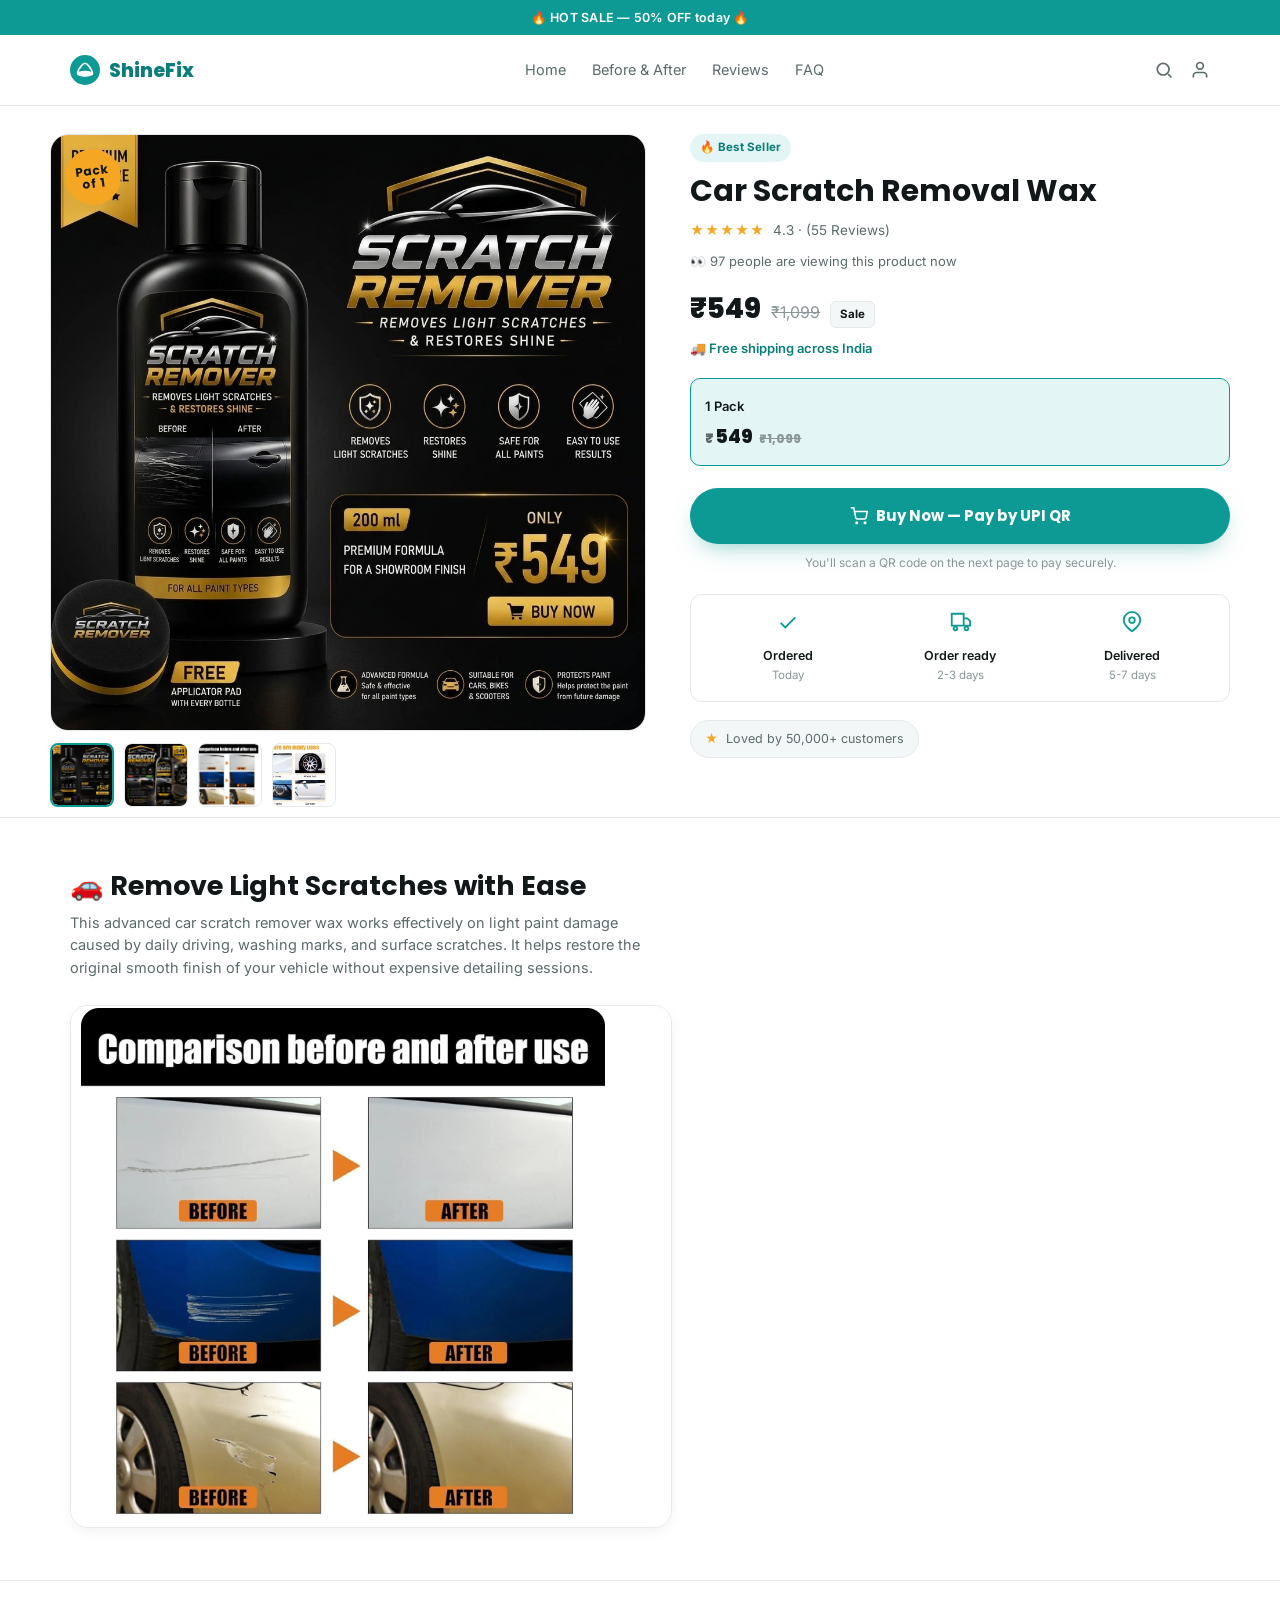
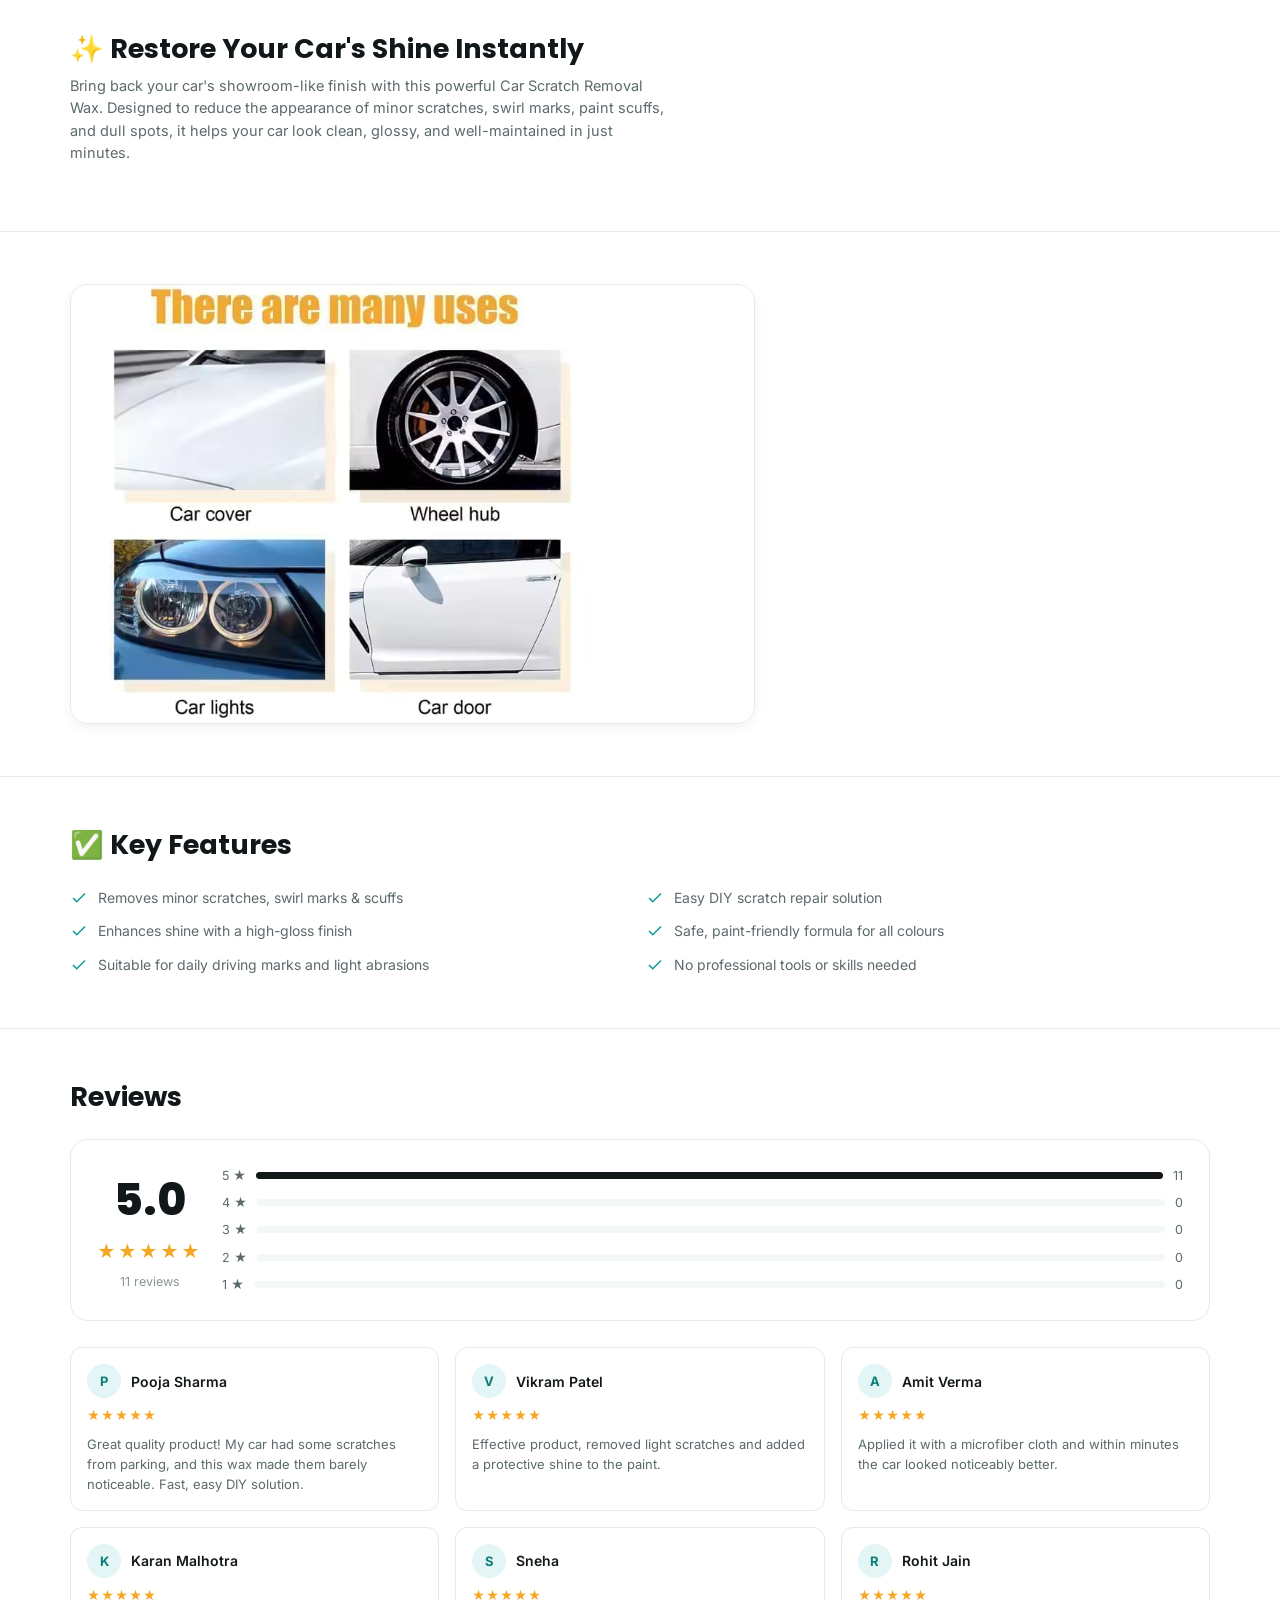
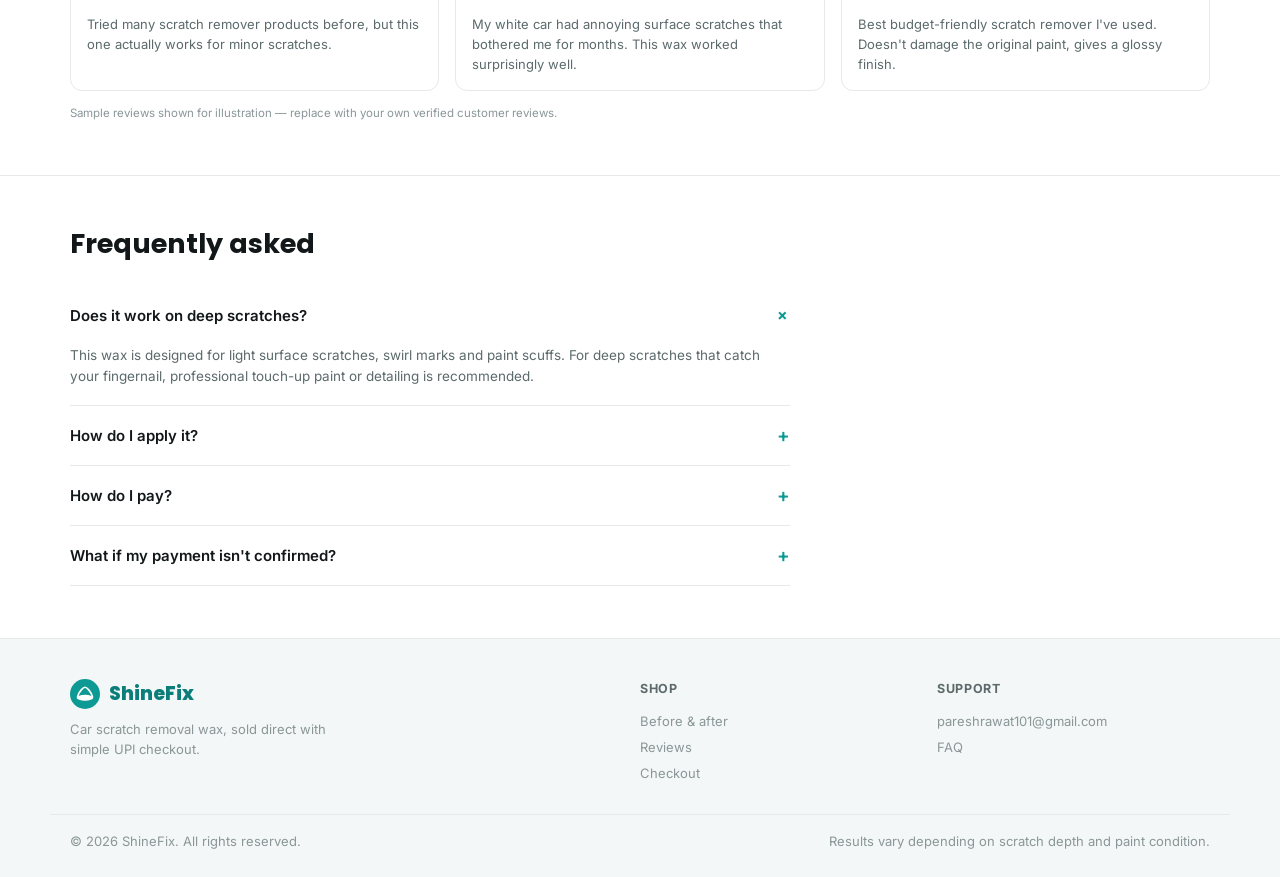
==== index.html @ 1ca77391 "Add files via upload" ====
<!DOCTYPE html>
<html lang="en">
<head>
<meta charset="UTF-8" />
<meta name="viewport" content="width=device-width, initial-scale=1.0" />
<title>ShineFix — Car Scratch Removal Wax</title>
<meta name="description" content="Car Scratch Removal Wax — restore your car's shine and reduce light scratches, swirl marks and paint scuffs in minutes." />
<link rel="stylesheet" href="style.css" />
</head>
<body>

<div class="topbar">&#128293; HOT SALE &mdash; 50% OFF today &#128293;</div>

<header class="nav">
  <div class="wrap nav-main">
    <a href="index.html" class="brand">
      <svg viewBox="0 0 40 40" fill="none" xmlns="http://www.w3.org/2000/svg">
        <circle cx="20" cy="20" r="20" fill="#0E9A94"/>
        <path d="M10 24c2-8 8-13 10-13s8 5 10 13" stroke="#fff" stroke-width="2.2" stroke-linecap="round" fill="none"/>
        <ellipse cx="20" cy="25" rx="11" ry="4" fill="#fff"/>
      </svg>
      ShineFix
    </a>
    <div class="nav-links">
      <a href="index.html">Home</a>
      <a href="#compare">Before &amp; After</a>
      <a href="#reviews">Reviews</a>
      <a href="#faq">FAQ</a>
    </div>
    <div class="nav-icons" style="align-items:center;">
      <svg viewBox="0 0 24 24" fill="none" stroke="currentColor" stroke-width="2"><circle cx="11" cy="11" r="7"/><path d="M21 21l-4-4"/></svg>
      <svg viewBox="0 0 24 24" fill="none" stroke="currentColor" stroke-width="2"><path d="M20 21v-2a4 4 0 00-4-4H8a4 4 0 00-4 4v2"/><circle cx="12" cy="7" r="4"/></svg>
      <button class="nav-toggle" aria-label="Open menu">
        <svg viewBox="0 0 24 24" fill="none" stroke="currentColor" stroke-width="2"><path d="M3 6h18M3 12h18M3 18h18"/></svg>
      </button>
    </div>
  </div>
  <div class="mobile-menu">
    <a href="index.html">Home</a>
    <a href="#compare">Before &amp; After</a>
    <a href="#reviews">Reviews</a>
    <a href="#faq">FAQ</a>
  </div>
</header>

<div class="wrap product">
  <div>
    <div class="gallery-main">
      <div class="pack-tag">Pack<br/>of 1</div>
      <img id="galleryImg" src="main_product.png" alt="Car Scratch Remover" style="width: 100%; height: 100%; object-fit: cover;" />
    </div>
    <div class="thumbs">
      <div class="active" data-src="main_product.png"><img src="main_product.png" alt="Thumbnail 1" style="width: 100%; height: 100%; object-fit: cover; border-radius: 6px;" /></div>
      <div data-src="car_scratch_product.png"><img src="car_scratch_product.png" alt="Thumbnail 2" style="width: 100%; height: 100%; object-fit: cover; border-radius: 6px;" /></div>
      <div data-src="before_after_car.png"><img src="before_after_car.png" alt="Thumbnail 3" style="width: 100%; height: 100%; object-fit: cover; border-radius: 6px;" /></div>
      <div data-src="car_cover.png"><img src="car_cover.png" alt="Thumbnail 4" style="width: 100%; height: 100%; object-fit: cover; border-radius: 6px;" /></div>
    </div>
  </div>

  <div>
    <div class="badge-row"><span class="badge">&#128293; Best Seller</span></div>
    <h1 class="p-title">Car Scratch Removal Wax</h1>
    <div class="p-rating">
      <span class="stars">&#9733;&#9733;&#9733;&#9733;&#9733;</span> 4.3 &middot; (55 Reviews)
    </div>
    <div class="watching">&#128064; 97 people are viewing this product now</div>

    <div class="price-row">
      <span class="price-now">&#8377;549</span>
      <span class="price-was">&#8377;1,099</span>
      <span class="price-sale">Sale</span>
    </div>
    <div class="ship-note">&#128666; Free shipping across India</div>

    <div class="pack-grid" style="grid-template-columns: 1fr;">
      <div class="pack selected" data-amount="549">
        <span class="name">1 Pack</span>
        <div class="amt">549<span class="was">&#8377;1,099</span></div>
      </div>
    </div>

    <div class="cta-row">
      <a href="checkout.html?amount=549" id="mainCta" class="btn btn-primary btn-block">
        <svg width="18" height="18" viewBox="0 0 24 24" fill="none" stroke="currentColor" stroke-width="2"><circle cx="9" cy="21" r="1"/><circle cx="20" cy="21" r="1"/><path d="M1 1h4l2.68 13.39a2 2 0 002 1.61h9.72a2 2 0 002-1.61L23 6H6"/></svg>
        Buy Now &mdash; Pay by UPI QR
      </a>
      <p class="cta-note">You'll scan a QR code on the next page to pay securely.</p>
    </div>

    <div class="timeline">
      <div>
        <svg viewBox="0 0 24 24" fill="none" stroke="currentColor" stroke-width="2"><path d="M20 7L9 18l-5-5"/></svg>
        <div class="lbl">Ordered</div>
        <div class="val">Today</div>
      </div>
      <div>
        <svg viewBox="0 0 24 24" fill="none" stroke="currentColor" stroke-width="2"><path d="M3 3h13v13H3zM16 8h4l3 3v5h-7z"/><circle cx="7" cy="19" r="2"/><circle cx="19" cy="19" r="2"/></svg>
        <div class="lbl">Order ready</div>
        <div class="val">2-3 days</div>
      </div>
      <div>
        <svg viewBox="0 0 24 24" fill="none" stroke="currentColor" stroke-width="2"><path d="M21 10c0 6-9 12-9 12S3 16 3 10a9 9 0 0118 0z"/><circle cx="12" cy="10" r="3"/></svg>
        <div class="lbl">Delivered</div>
        <div class="val">5-7 days</div>
      </div>
    </div>

    <div class="loved"><span class="star">&#9733;</span> Loved by 50,000+ customers</div>
  </div>
</div>

<section class="section" id="compare">
  <div class="wrap">
    <div class="section-head">
      <h2>&#128663; Remove Light Scratches with Ease</h2>
      <p>This advanced car scratch remover wax works effectively on light paint damage caused by daily driving, washing marks, and surface scratches. It helps restore the original smooth finish of your vehicle without expensive detailing sessions.</p>
    </div>
    <div style="text-align:center; margin-top:20px;">
      <img src="before_after_car.png" alt="Comparison before and after use" style="max-width:100%; height:auto; border-radius:var(--radius-lg); border:1px solid var(--border); box-shadow: 0 4px 12px rgba(0,0,0,0.05);" />
    </div>
  </div>
</section>

<section class="section">
  <div class="wrap" style="display:grid;grid-template-columns:1fr;gap:32px;">
    <div style="display:grid;grid-template-columns:1fr;gap:28px;" >
      <div style="display:grid;grid-template-columns:1fr;gap:24px;align-items:center;" class="restore-block">
        <div>
          <div class="section-head" style="margin-bottom:14px;">
            <h2>&#10024; Restore Your Car's Shine Instantly</h2>
            <p>Bring back your car's showroom-like finish with this powerful Car Scratch Removal Wax. Designed to reduce the appearance of minor scratches, swirl marks, paint scuffs, and dull spots, it helps your car look clean, glossy, and well-maintained in just minutes.</p>
          </div>
        </div>
      </div>
    </div>
  </div>
</section>

<section class="section">
  <div class="wrap">
    <div style="text-align:center;">
      <img src="car_cover.png" alt="Many uses of ShineFix" style="max-width:100%; height:auto; border-radius:var(--radius-lg); border:1px solid var(--border); box-shadow: 0 4px 12px rgba(0,0,0,0.05);" />
    </div>
  </div>
</section>

<section class="section">
  <div class="wrap">
    <div class="section-head"><h2>&#9989; Key Features</h2></div>
    <div class="feat-list">
      <div class="feat-item"><svg viewBox="0 0 24 24" fill="none" stroke="currentColor" stroke-width="2"><path d="M20 6L9 17l-5-5"/></svg>Removes minor scratches, swirl marks &amp; scuffs</div>
      <div class="feat-item"><svg viewBox="0 0 24 24" fill="none" stroke="currentColor" stroke-width="2"><path d="M20 6L9 17l-5-5"/></svg>Easy DIY scratch repair solution</div>
      <div class="feat-item"><svg viewBox="0 0 24 24" fill="none" stroke="currentColor" stroke-width="2"><path d="M20 6L9 17l-5-5"/></svg>Enhances shine with a high-gloss finish</div>
      <div class="feat-item"><svg viewBox="0 0 24 24" fill="none" stroke="currentColor" stroke-width="2"><path d="M20 6L9 17l-5-5"/></svg>Safe, paint-friendly formula for all colours</div>
      <div class="feat-item"><svg viewBox="0 0 24 24" fill="none" stroke="currentColor" stroke-width="2"><path d="M20 6L9 17l-5-5"/></svg>Suitable for daily driving marks and light abrasions</div>
      <div class="feat-item"><svg viewBox="0 0 24 24" fill="none" stroke="currentColor" stroke-width="2"><path d="M20 6L9 17l-5-5"/></svg>No professional tools or skills needed</div>
    </div>
  </div>
</section>

<section class="section" id="reviews">
  <div class="wrap">
    <div class="section-head"><h2>Reviews</h2></div>

    <div class="review-summary">
      <div class="rs-score">
        <div class="num">5.0</div>
        <div class="stars">&#9733;&#9733;&#9733;&#9733;&#9733;</div>
        <div class="count">11 reviews</div>
      </div>
      <div class="rs-bars">
        <div class="rs-bar-row">5 &#9733;<div class="track"><div class="fill" style="width:100%;"></div></div>11</div>
        <div class="rs-bar-row">4 &#9733;<div class="track"><div class="fill" style="width:0%;"></div></div>0</div>
        <div class="rs-bar-row">3 &#9733;<div class="track"><div class="fill" style="width:0%;"></div></div>0</div>
        <div class="rs-bar-row">2 &#9733;<div class="track"><div class="fill" style="width:0%;"></div></div>0</div>
        <div class="rs-bar-row">1 &#9733;<div class="track"><div class="fill" style="width:0%;"></div></div>0</div>
      </div>
    </div>

    <div class="review-grid">
      <div class="review-card">
        <div class="review-who"><span class="avatar">P</span><b>Pooja Sharma</b></div>
        <div class="stars">&#9733;&#9733;&#9733;&#9733;&#9733;</div>
        <p>Great quality product! My car had some scratches from parking, and this wax made them barely noticeable. Fast, easy DIY solution.</p>
      </div>
      <div class="review-card">
        <div class="review-who"><span class="avatar">V</span><b>Vikram Patel</b></div>
        <div class="stars">&#9733;&#9733;&#9733;&#9733;&#9733;</div>
        <p>Effective product, removed light scratches and added a protective shine to the paint.</p>
      </div>
      <div class="review-card">
        <div class="review-who"><span class="avatar">A</span><b>Amit Verma</b></div>
        <div class="stars">&#9733;&#9733;&#9733;&#9733;&#9733;</div>
        <p>Applied it with a microfiber cloth and within minutes the car looked noticeably better.</p>
      </div>
      <div class="review-card">
        <div class="review-who"><span class="avatar">K</span><b>Karan Malhotra</b></div>
        <div class="stars">&#9733;&#9733;&#9733;&#9733;&#9733;</div>
        <p>Tried many scratch remover products before, but this one actually works for minor scratches.</p>
      </div>
      <div class="review-card">
        <div class="review-who"><span class="avatar">S</span><b>Sneha</b></div>
        <div class="stars">&#9733;&#9733;&#9733;&#9733;&#9733;</div>
        <p>My white car had annoying surface scratches that bothered me for months. This wax worked surprisingly well.</p>
      </div>
      <div class="review-card">
        <div class="review-who"><span class="avatar">R</span><b>Rohit Jain</b></div>
        <div class="stars">&#9733;&#9733;&#9733;&#9733;&#9733;</div>
        <p>Best budget-friendly scratch remover I've used. Doesn't damage the original paint, gives a glossy finish.</p>
      </div>
    </div>
    <p style="margin-top:14px;font-size:11.5px;color:var(--text-faint);">Sample reviews shown for illustration &mdash; replace with your own verified customer reviews.</p>
  </div>
</section>

<section class="section" id="faq">
  <div class="wrap">
    <div class="section-head"><h2>Frequently asked</h2></div>
    <div style="max-width:720px;">
      <div class="faq-item open">
        <button class="faq-q">Does it work on deep scratches?<span class="plus">+</span></button>
        <div class="faq-a">This wax is designed for light surface scratches, swirl marks and paint scuffs. For deep scratches that catch your fingernail, professional touch-up paint or detailing is recommended.</div>
      </div>
      <div class="faq-item">
        <button class="faq-q">How do I apply it?<span class="plus">+</span></button>
        <div class="faq-a">Clean and dry the affected area, apply a small amount with the included sponge or a microfiber cloth, rub gently in circular motions, then buff clean with a dry cloth.</div>
      </div>
      <div class="faq-item">
        <button class="faq-q">How do I pay?<span class="plus">+</span></button>
        <div class="faq-a">Choose your pack, go to checkout, scan the UPI QR code for the exact amount shown, then submit your details along with the UTR number from your payment app.</div>
      </div>
      <div class="faq-item">
        <button class="faq-q">What if my payment isn't confirmed?<span class="plus">+</span></button>
        <div class="faq-a">Email pareshrawat101@gmail.com with your UTR number and order details and we'll verify and update you within 24 hours.</div>
      </div>
    </div>
  </div>
</section>

<footer>
  <div class="wrap footer-grid">
    <div>
      <div class="brand" style="margin-bottom:10px;">
        <svg viewBox="0 0 40 40" fill="none" width="26" height="26"><circle cx="20" cy="20" r="20" fill="#0E9A94"/><path d="M10 24c2-8 8-13 10-13s8 5 10 13" stroke="#fff" stroke-width="2.2" stroke-linecap="round" fill="none"/><ellipse cx="20" cy="25" rx="11" ry="4" fill="#fff"/></svg>
        ShineFix
      </div>
      <p style="max-width:280px;">Car scratch removal wax, sold direct with simple UPI checkout.</p>
    </div>
    <div>
      <h5>Shop</h5>
      <a href="#compare">Before &amp; after</a>
      <a href="#reviews">Reviews</a>
      <a href="checkout.html">Checkout</a>
    </div>
    <div>
      <h5>Support</h5>
      <a href="mailto:pareshrawat101@gmail.com">pareshrawat101@gmail.com</a>
      <a href="#faq">FAQ</a>
    </div>
  </div>
  <div class="wrap footer-bottom">
    <span>&copy; 2026 ShineFix. All rights reserved.</span>
    <span>Results vary depending on scratch depth and paint condition.</span>
  </div>
</footer>

<script src="script.js"></script>
</body>
</html>
---- style.css ----
@import url('https://fonts.googleapis.com/css2?family=Poppins:wght@500;600;700;800&family=Inter:wght@400;500;600&family=JetBrains+Mono:wght@500&display=swap');

:root{
  --bg:#FFFFFF;
  --bg-soft:#F4F7F7;
  --panel:#FFFFFF;
  --border:#E5E9E9;
  --border-strong:#D2D9D9;
  --text:#12181A;
  --text-dim:#5C6A6C;
  --text-faint:#8A9698;
  --teal:#0E9A94;
  --teal-deep:#0B7E79;
  --teal-dim:#E3F5F4;
  --gold:#F5A623;
  --red:#E0402E;
  --font-display:'Poppins',sans-serif;
  --font-body:'Inter',sans-serif;
  --font-mono:'JetBrains Mono',monospace;
  --radius:12px;
  --radius-lg:18px;
  --max:1180px;
}
*{box-sizing:border-box;margin:0;padding:0;}
html{scroll-behavior:smooth;}
body{background:var(--bg);color:var(--text);font-family:var(--font-body);line-height:1.55;-webkit-font-smoothing:antialiased;}
img{max-width:100%;display:block;}
a{color:inherit;text-decoration:none;}
.wrap{max-width:var(--max);margin:0 auto;padding:0 20px;}
h1,h2,h3,h4{font-family:var(--font-display);font-weight:700;line-height:1.18;}

.topbar{background:var(--teal);color:#fff;font-size:12.5px;text-align:center;padding:8px 12px;font-weight:600;letter-spacing:.02em;}

.nav{position:sticky;top:0;z-index:50;background:var(--panel);border-bottom:1px solid var(--border);}
.nav-main{display:flex;align-items:center;justify-content:space-between;height:70px;gap:16px;}
.brand{display:flex;align-items:center;gap:9px;font-family:var(--font-display);font-weight:800;font-size:19px;color:var(--teal-deep);}
.brand svg{width:30px;height:30px;flex-shrink:0;}
.nav-links{display:none;gap:26px;font-size:14.5px;color:var(--text-dim);}
.nav-links a:hover{color:var(--teal);}
.nav-icons{display:flex;align-items:center;gap:16px;}
.nav-icons svg{width:20px;height:20px;color:var(--text-dim);}
.nav-toggle{background:none;border:1px solid var(--border-strong);border-radius:8px;width:38px;height:38px;display:flex;align-items:center;justify-content:center;cursor:pointer;}
@media (min-width:820px){
  .nav-links{display:flex;}
  .nav-toggle{display:none;}
}
.mobile-menu{display:none;flex-direction:column;background:var(--panel);border-bottom:1px solid var(--border);}
.mobile-menu.open{display:flex;}
.mobile-menu a{padding:13px 20px;border-bottom:1px solid var(--border);color:var(--text-dim);font-size:14.5px;}

/* product layout */
.product{padding:28px 0 10px;display:grid;grid-template-columns:1fr;gap:32px;}
@media (min-width:900px){.product{grid-template-columns:1.05fr 0.95fr;gap:44px;}}

.gallery-main{border-radius:var(--radius-lg);overflow:hidden;background:var(--bg-soft);border:1px solid var(--border);aspect-ratio:1/1;display:flex;align-items:center;justify-content:center;position:relative;}
.gallery-main svg{width:82%;height:82%;}
.pack-tag{position:absolute;top:14px;left:14px;background:var(--gold);color:#12181A;font-family:var(--font-display);font-weight:700;font-size:12px;padding:8px 10px;border-radius:50%;width:56px;height:56px;display:flex;flex-direction:column;align-items:center;justify-content:center;text-align:center;line-height:1.1;transform:rotate(-8deg);}
.thumbs{display:flex;gap:10px;margin-top:12px;overflow-x:auto;}
.thumbs div{flex-shrink:0;width:64px;height:64px;border-radius:8px;border:1px solid var(--border);background:var(--bg-soft);display:flex;align-items:center;justify-content:center;cursor:pointer;overflow:hidden;transition:border-color .15s ease;}
.thumbs div:hover, .thumbs div.active{border-color:var(--teal);border-width:2px;}
.thumbs svg{width:70%;height:70%;}

.badge-row{display:flex;gap:8px;margin-bottom:12px;}
.badge{background:var(--teal-dim);color:var(--teal-deep);font-size:11.5px;font-weight:700;padding:5px 10px;border-radius:100px;letter-spacing:.02em;}
.p-title{font-size:clamp(22px,3.4vw,30px);}
.p-rating{display:flex;align-items:center;gap:8px;margin-top:10px;font-size:13.5px;color:var(--text-dim);}
.p-rating .stars{color:var(--gold);letter-spacing:1px;}
.watching{margin-top:10px;font-size:13px;color:var(--text-dim);display:flex;align-items:center;gap:6px;}
.price-row{display:flex;align-items:baseline;gap:10px;margin-top:16px;}
.price-now{font-family:var(--font-display);font-size:28px;font-weight:800;}
.price-was{font-size:16px;color:var(--text-faint);text-decoration:line-through;}
.price-sale{background:var(--bg-soft);border:1px solid var(--border);font-size:11.5px;font-weight:700;padding:4px 9px;border-radius:6px;}
.ship-note{margin-top:8px;font-size:13px;color:var(--teal-deep);font-weight:600;}

.pack-grid{display:grid;grid-template-columns:1fr 1fr;gap:12px;margin-top:20px;}
.pack{border:1.5px solid var(--border);border-radius:10px;padding:14px;cursor:pointer;transition:border-color .15s ease,background .15s ease;position:relative;}
.pack:hover{border-color:var(--teal);}
.pack.selected{border-color:var(--teal);background:var(--teal-dim);}
.pack .tag{position:absolute;top:-10px;right:10px;background:var(--teal);color:#fff;font-size:9.5px;font-weight:700;padding:3px 8px;border-radius:100px;letter-spacing:.03em;}
.pack .name{font-size:13px;font-weight:600;}
.pack .amt{font-family:var(--font-display);font-size:19px;font-weight:800;margin-top:4px;}
.pack .amt::before{content:"\20B9";font-size:13px;opacity:.65;margin-right:1px;}
.pack .was{font-size:11.5px;color:var(--text-faint);text-decoration:line-through;margin-left:6px;}

.btn{display:inline-flex;align-items:center;justify-content:center;gap:8px;font-family:var(--font-display);font-weight:700;font-size:15px;padding:15px 24px;border-radius:100px;border:1px solid transparent;cursor:pointer;transition:transform .15s ease,box-shadow .15s ease,background .15s ease;}
.btn:active{transform:scale(.97);}
.btn-primary{background:var(--teal);color:#fff;box-shadow:0 10px 24px -10px rgba(14,154,148,.55);}
.btn-primary:hover{background:var(--teal-deep);}
.btn-dark{background:var(--text);color:#fff;border-radius:10px;}
.btn-dark:hover{background:#000;}
.btn-outline{background:transparent;border-color:var(--border-strong);color:var(--text);border-radius:10px;}
.btn-block{width:100%;}

.cta-row{margin-top:22px;}
.cta-note{margin-top:10px;font-size:12px;color:var(--text-faint);text-align:center;}

.timeline{display:grid;grid-template-columns:repeat(3,1fr);gap:10px;margin-top:22px;border:1px solid var(--border);border-radius:var(--radius);padding:16px;}
.timeline div{text-align:center;}
.timeline svg{width:22px;height:22px;color:var(--teal);margin:0 auto 6px;}
.timeline .lbl{font-size:12.5px;font-weight:600;}
.timeline .val{font-size:11.5px;color:var(--text-faint);margin-top:2px;}

.loved{margin-top:18px;display:inline-flex;align-items:center;gap:8px;background:var(--bg-soft);border:1px solid var(--border);border-radius:100px;padding:8px 14px;font-size:12.5px;color:var(--text-dim);}
.loved .star{color:var(--gold);}

/* sections */
.section{padding:52px 0;border-top:1px solid var(--border);}
.section-head{max-width:600px;margin-bottom:26px;}
.section-head h2{font-size:clamp(21px,3vw,27px);display:flex;align-items:center;gap:8px;}
.section-head p{color:var(--text-dim);margin-top:10px;font-size:14.5px;}

.compare-strip{background:#12181A;border-radius:10px;padding:14px;text-align:center;color:#fff;font-family:var(--font-display);font-weight:800;font-size:20px;margin-bottom:22px;letter-spacing:.01em;}
.compare-grid{display:flex;flex-direction:column;gap:16px;}
.compare-row{display:grid;grid-template-columns:1fr auto 1fr;gap:12px;align-items:center;}
@media (max-width:560px){.compare-row{grid-template-columns:1fr auto 1fr;gap:6px;}}
.compare-cell{position:relative;border-radius:10px;overflow:hidden;aspect-ratio:4/3;border:1px solid var(--border);}
.compare-cell svg{width:100%;height:100%;}
.compare-cell .tag{position:absolute;bottom:8px;left:50%;transform:translateX(-50%);background:var(--gold);color:#12181A;font-family:var(--font-display);font-weight:800;font-size:11px;padding:4px 12px;border-radius:6px;letter-spacing:.03em;}
.compare-arrow{color:var(--gold);width:22px;height:22px;}

.uses-grid{display:grid;grid-template-columns:repeat(2,1fr);gap:14px;}
@media (min-width:640px){.uses-grid{grid-template-columns:repeat(4,1fr);}}
.use-card{border:1px solid var(--border);border-radius:var(--radius);overflow:hidden;text-align:center;}
.use-card .media{aspect-ratio:1/1;background:var(--bg-soft);display:flex;align-items:center;justify-content:center;padding:16px;}
.use-card .media svg{width:70%;height:70%;}
.use-card span{display:block;padding:10px;font-size:13px;font-weight:600;}

.feat-list{display:grid;grid-template-columns:1fr;gap:12px;}
@media (min-width:700px){.feat-list{grid-template-columns:1fr 1fr;}}
.feat-item{display:flex;gap:10px;align-items:flex-start;font-size:14px;color:var(--text-dim);}
.feat-item svg{width:18px;height:18px;color:var(--teal);flex-shrink:0;margin-top:2px;}

/* reviews */
.review-summary{display:grid;grid-template-columns:1fr;gap:20px;border:1px solid var(--border);border-radius:var(--radius-lg);padding:26px;margin-bottom:26px;}
@media (min-width:760px){.review-summary{grid-template-columns:auto 1fr;}}
.rs-score{text-align:center;}
.rs-score .num{font-family:var(--font-display);font-size:44px;font-weight:800;}
.rs-score .stars{color:var(--gold);font-size:18px;letter-spacing:2px;margin-top:4px;}
.rs-score .count{color:var(--text-faint);font-size:12.5px;margin-top:6px;}
.rs-bars{display:flex;flex-direction:column;gap:8px;justify-content:center;}
.rs-bar-row{display:flex;align-items:center;gap:10px;font-size:12.5px;color:var(--text-dim);}
.rs-bar-row .track{flex:1;height:7px;background:var(--bg-soft);border-radius:100px;overflow:hidden;}
.rs-bar-row .fill{height:100%;background:#12181A;}

.review-grid{display:grid;grid-template-columns:1fr;gap:16px;}
@media (min-width:640px){.review-grid{grid-template-columns:1fr 1fr;}}
@media (min-width:980px){.review-grid{grid-template-columns:1fr 1fr 1fr;}}
.review-card{border:1px solid var(--border);border-radius:var(--radius);padding:16px;}
.review-who{display:flex;align-items:center;gap:10px;}
.avatar{width:34px;height:34px;border-radius:50%;background:var(--teal-dim);color:var(--teal-deep);display:flex;align-items:center;justify-content:center;font-weight:700;font-size:13px;flex-shrink:0;}
.review-who b{font-size:14px;font-weight:600;}
.review-card .stars{color:var(--gold);font-size:12.5px;margin-top:8px;letter-spacing:1px;}
.review-card p{font-size:13px;color:var(--text-dim);margin-top:8px;}

/* faq */
.faq-item{border-bottom:1px solid var(--border);}
.faq-q{width:100%;text-align:left;background:none;border:none;color:var(--text);font-family:var(--font-body);font-size:15px;font-weight:600;padding:18px 0;display:flex;justify-content:space-between;align-items:center;cursor:pointer;}
.faq-q .plus{color:var(--teal);font-size:19px;transition:transform .2s ease;}
.faq-item.open .plus{transform:rotate(45deg);}
.faq-a{max-height:0;overflow:hidden;color:var(--text-dim);font-size:13.5px;transition:max-height .25s ease;}
.faq-item.open .faq-a{max-height:220px;padding-bottom:18px;}

/* footer */
footer{background:var(--bg-soft);border-top:1px solid var(--border);padding:40px 0 26px;color:var(--text-faint);font-size:13px;}
.footer-grid{display:grid;gap:24px;grid-template-columns:1fr;}
@media (min-width:760px){.footer-grid{grid-template-columns:2fr 1fr 1fr;}}
.footer-grid h5{font-family:var(--font-body);color:var(--text-dim);font-size:12.5px;margin-bottom:10px;text-transform:uppercase;letter-spacing:.05em;}
.footer-grid a{display:block;color:var(--text-faint);padding:3px 0;}
.footer-grid a:hover{color:var(--teal);}
.footer-bottom{margin-top:28px;padding-top:16px;border-top:1px solid var(--border);display:flex;flex-wrap:wrap;gap:8px;justify-content:space-between;}

/* ===== checkout page ===== */
.checkout-header{background:var(--panel);border-bottom:1px solid var(--border);padding:16px 0;position:sticky;top:0;z-index:50;}
.checkout-header .wrap{display:flex;align-items:center;justify-content:space-between;}
.back-link{display:inline-flex;align-items:center;gap:6px;color:var(--text-dim);font-size:13.5px;}
.back-link:hover{color:var(--teal);}

.checkout-wrap{max-width:var(--max);margin:0 auto;padding:36px 20px 90px;display:grid;grid-template-columns:1fr;gap:24px;}
@media (min-width:960px){.checkout-wrap{grid-template-columns:1fr 400px;align-items:start;}}

.pay-card{background:var(--panel);border:1px solid var(--border);border-radius:var(--radius-lg);padding:26px;}
.pay-card h2{font-size:21px;}
.qr-box{margin-top:20px;background:var(--bg-soft);border:1px solid var(--border);border-radius:var(--radius);padding:22px;text-align:center;}
.qr-box img{width:180px;height:180px;margin:0 auto;border-radius:8px;background:#fff;padding:8px;border:1px solid var(--border);}
.qr-amount{font-family:var(--font-display);font-size:28px;font-weight:800;margin-top:14px;}
.qr-amount::before{content:"\20B9";font-size:18px;opacity:.65;margin-right:2px;}
.qr-upi{font-family:var(--font-mono);font-size:12.5px;color:var(--text-dim);margin-top:6px;}
.pay-steps{margin-top:22px;display:flex;flex-direction:column;gap:11px;}
.pay-steps li{list-style:none;display:flex;gap:11px;font-size:13.5px;color:var(--text-dim);}
.pay-steps b{color:var(--teal);font-family:var(--font-mono);flex-shrink:0;}
.order-recap{margin-top:22px;border-top:1px solid var(--border);padding-top:18px;display:flex;justify-content:space-between;font-size:13.5px;color:var(--text-dim);}
.order-recap b{color:var(--text);}

.form-card{background:var(--panel);border:1px solid var(--border);border-radius:var(--radius-lg);padding:24px;position:sticky;top:86px;}
.form-card h3{font-size:18px;}
.form-card .sub{color:var(--text-faint);font-size:12.5px;margin-top:5px;}
.field{margin-top:16px;}
.field label{display:block;font-size:12.5px;color:var(--text-dim);margin-bottom:6px;font-weight:500;}
.field input,.field textarea{width:100%;background:var(--bg-soft);border:1px solid var(--border);border-radius:8px;padding:11px 13px;color:var(--text);font-family:var(--font-body);font-size:14px;transition:border-color .15s ease;}
.field input:focus,.field textarea:focus{outline:none;border-color:var(--teal);}
.field textarea{resize:vertical;min-height:64px;}
.field .err{color:var(--red);font-size:11.5px;margin-top:5px;display:none;}
.field.invalid input,.field.invalid textarea{border-color:var(--red);}
.field.invalid .err{display:block;}
.form-submit{margin-top:20px;}
.form-note{margin-top:12px;font-size:11.5px;color:var(--text-faint);text-align:center;}
.status-box{margin-top:16px;border-radius:8px;padding:12px 14px;font-size:13px;display:none;}
.status-box.show{display:block;}
.status-box.success{background:#E7F8F1;color:#0D8E60;border:1px solid #BEEBD8;}
.status-box.error{background:#FDECEA;color:#C6301F;border:1px solid #F6C6C0;}
.spinner{width:15px;height:15px;border:2px solid rgba(255,255,255,.4);border-top-color:#fff;border-radius:50%;animation:spin .7s linear infinite;display:inline-block;}
@keyframes spin{to{transform:rotate(360deg);}}
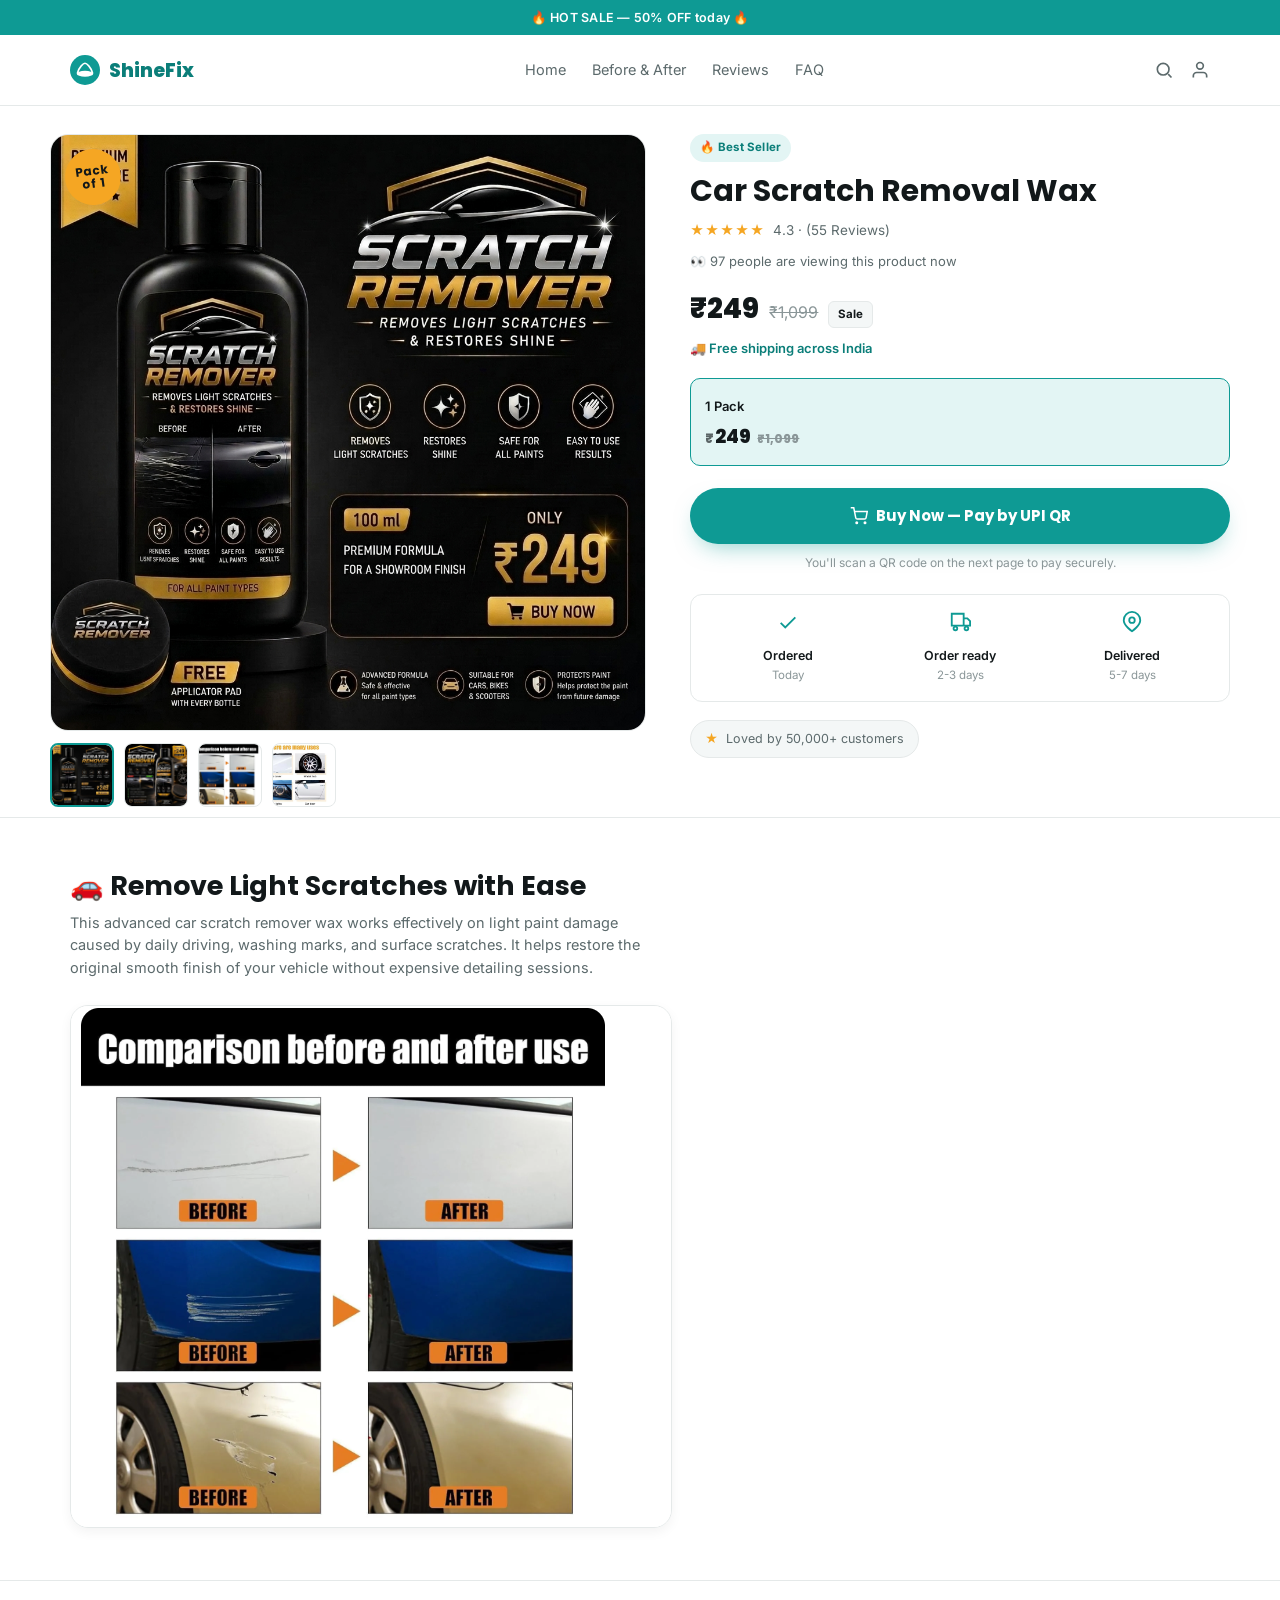
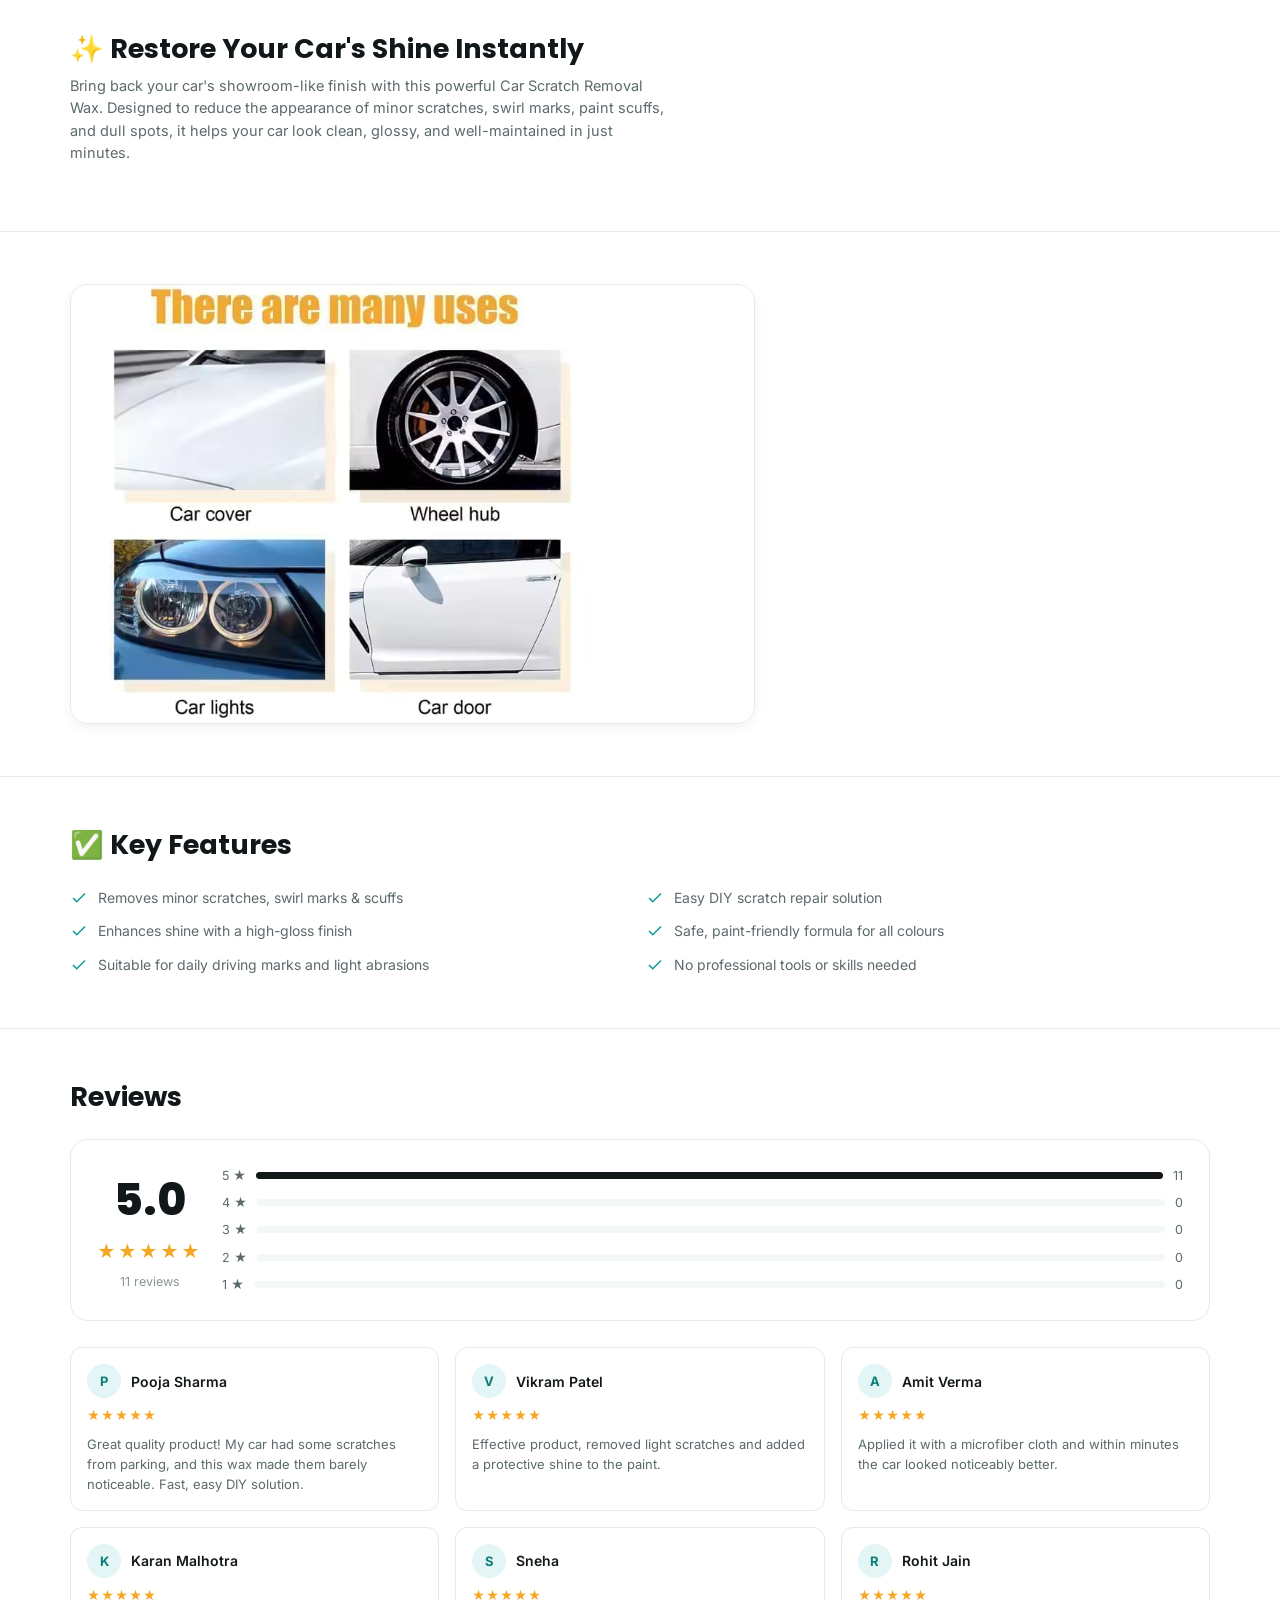
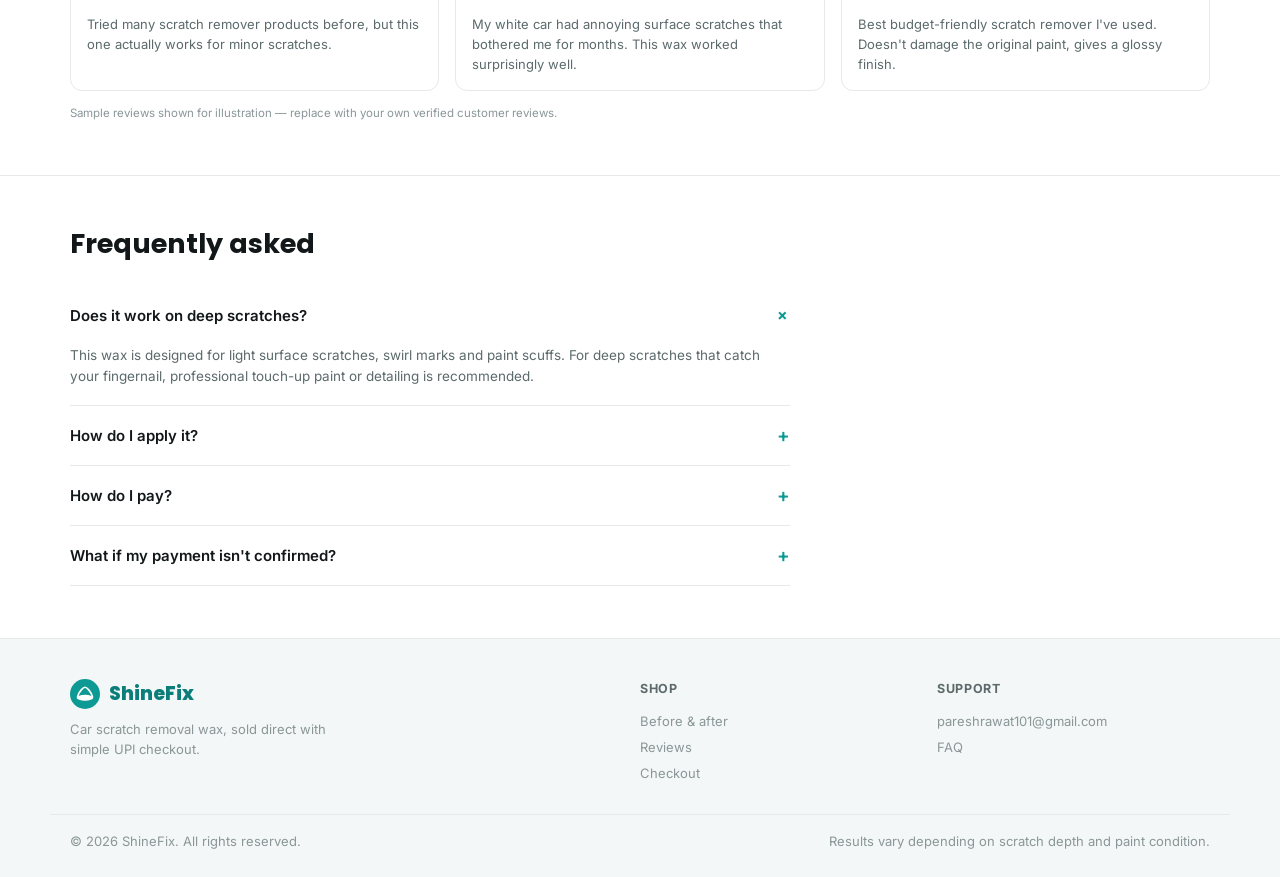
==== commit c6b8cf67: "Add files via upload" ====
--- a/index.html
+++ b/index.html
@@ -66,21 +66,21 @@
     <div class="watching">&#128064; 97 people are viewing this product now</div>
 
     <div class="price-row">
-      <span class="price-now">&#8377;549</span>
+      <span class="price-now">&#8377;249</span>
       <span class="price-was">&#8377;1,099</span>
       <span class="price-sale">Sale</span>
     </div>
     <div class="ship-note">&#128666; Free shipping across India</div>
 
     <div class="pack-grid" style="grid-template-columns: 1fr;">
-      <div class="pack selected" data-amount="549">
+      <div class="pack selected" data-amount="249">
         <span class="name">1 Pack</span>
-        <div class="amt">549<span class="was">&#8377;1,099</span></div>
+        <div class="amt">249<span class="was">&#8377;1,099</span></div>
       </div>
     </div>
 
     <div class="cta-row">
-      <a href="checkout.html?amount=549" id="mainCta" class="btn btn-primary btn-block">
+      <a href="checkout.html?amount=249" id="mainCta" class="btn btn-primary btn-block">
         <svg width="18" height="18" viewBox="0 0 24 24" fill="none" stroke="currentColor" stroke-width="2"><circle cx="9" cy="21" r="1"/><circle cx="20" cy="21" r="1"/><path d="M1 1h4l2.68 13.39a2 2 0 002 1.61h9.72a2 2 0 002-1.61L23 6H6"/></svg>
         Buy Now &mdash; Pay by UPI QR
       </a>
--- a/style.css
+++ b/style.css
@@ -210,3 +210,7 @@
 .status-box.error{background:#FDECEA;color:#C6301F;border:1px solid #F6C6C0;}
 .spinner{width:15px;height:15px;border:2px solid rgba(255,255,255,.4);border-top-color:#fff;border-radius:50%;animation:spin .7s linear infinite;display:inline-block;}
 @keyframes spin{to{transform:rotate(360deg);}}
+
+
+
+
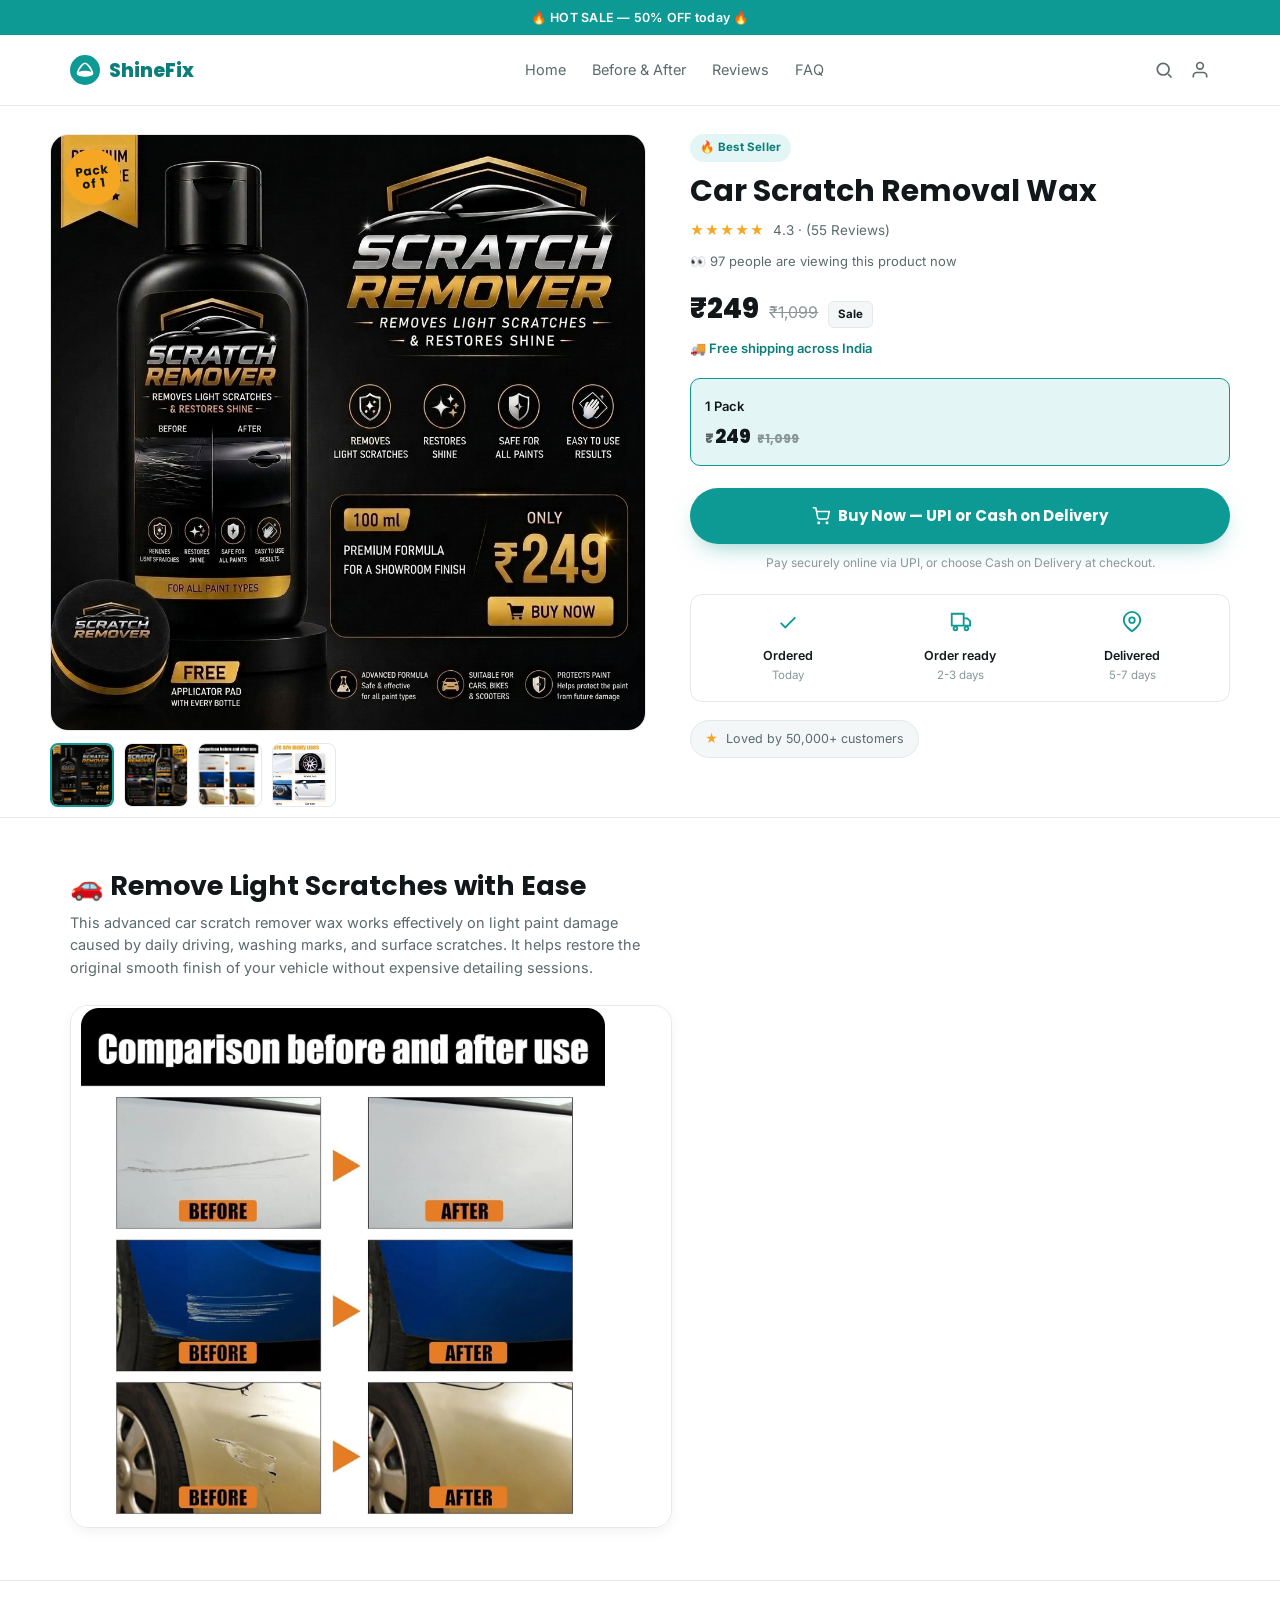
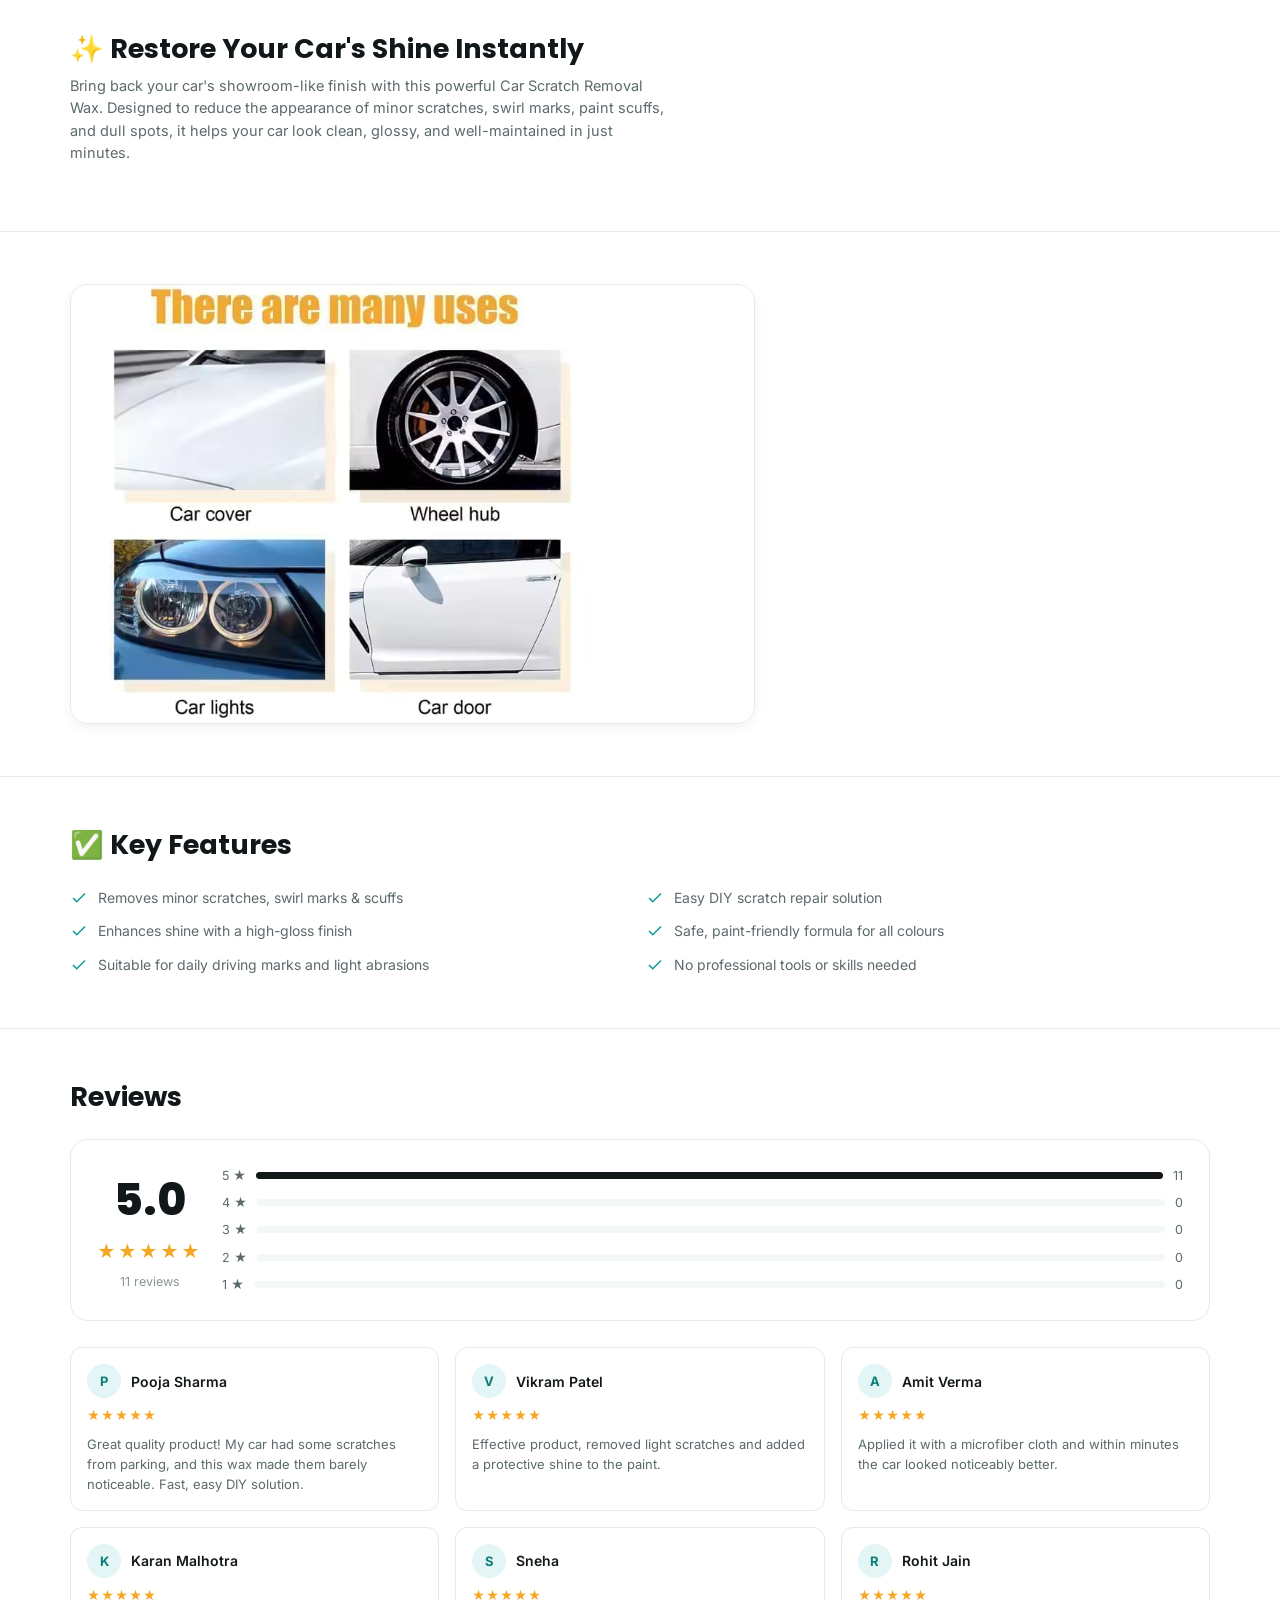
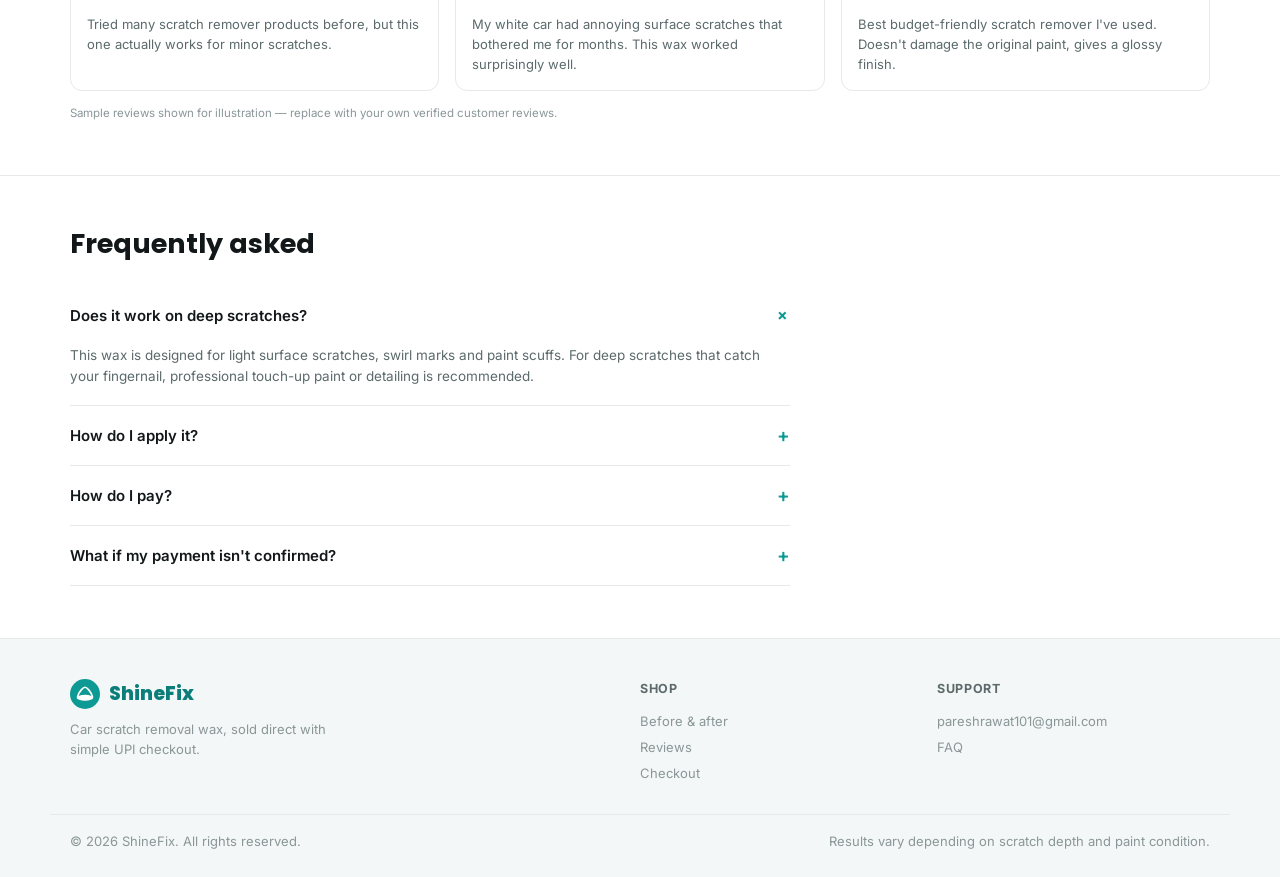
==== commit 4c492653: "Add files via upload" ====
--- a/index.html
+++ b/index.html
@@ -82,9 +82,9 @@
     <div class="cta-row">
       <a href="checkout.html?amount=249" id="mainCta" class="btn btn-primary btn-block">
         <svg width="18" height="18" viewBox="0 0 24 24" fill="none" stroke="currentColor" stroke-width="2"><circle cx="9" cy="21" r="1"/><circle cx="20" cy="21" r="1"/><path d="M1 1h4l2.68 13.39a2 2 0 002 1.61h9.72a2 2 0 002-1.61L23 6H6"/></svg>
-        Buy Now &mdash; Pay by UPI QR
+        Buy Now &mdash; UPI or Cash on Delivery
       </a>
-      <p class="cta-note">You'll scan a QR code on the next page to pay securely.</p>
+      <p class="cta-note">Pay securely online via UPI, or choose Cash on Delivery at checkout.</p>
     </div>
 
     <div class="timeline">
@@ -227,7 +227,7 @@
       </div>
       <div class="faq-item">
         <button class="faq-q">How do I pay?<span class="plus">+</span></button>
-        <div class="faq-a">Choose your pack, go to checkout, scan the UPI QR code for the exact amount shown, then submit your details along with the UTR number from your payment app.</div>
+        <div class="faq-a">Choose your pack, go to checkout, and select your preferred payment method: Pay Online via UPI QR, or choose Cash on Delivery (COD) to pay in cash when your order arrives.</div>
       </div>
       <div class="faq-item">
         <button class="faq-q">What if my payment isn't confirmed?<span class="plus">+</span></button>
--- a/style.css
+++ b/style.css
@@ -211,6 +211,81 @@
 .spinner{width:15px;height:15px;border:2px solid rgba(255,255,255,.4);border-top-color:#fff;border-radius:50%;animation:spin .7s linear infinite;display:inline-block;}
 @keyframes spin{to{transform:rotate(360deg);}}
 
-
-
-
+/* ===== checkout payment tabs & COD ===== */
+.payment-tabs {
+  display: grid;
+  grid-template-columns: 1fr 1fr;
+  gap: 12px;
+  margin-bottom: 24px;
+}
+.tab-btn {
+  background: var(--bg-soft);
+  border: 1.5px solid var(--border);
+  border-radius: 10px;
+  padding: 12px 14px;
+  font-family: var(--font-display);
+  font-weight: 600;
+  font-size: 13.5px;
+  color: var(--text-dim);
+  cursor: pointer;
+  display: flex;
+  align-items: center;
+  justify-content: center;
+  gap: 8px;
+  transition: all 0.15s ease;
+}
+.tab-btn:hover {
+  border-color: var(--border-strong);
+  color: var(--text);
+}
+.tab-btn.active {
+  border-color: var(--teal);
+  background: var(--teal-dim);
+  color: var(--teal-deep);
+}
+.tab-btn svg {
+  width: 18px;
+  height: 18px;
+  flex-shrink: 0;
+}
+.cod-box {
+  margin-top: 20px;
+  background: var(--bg-soft);
+  border: 1px solid var(--border);
+  border-radius: var(--radius);
+  padding: 24px 22px;
+  text-align: center;
+}
+.cod-icon-wrapper {
+  width: 56px;
+  height: 56px;
+  border-radius: 50%;
+  background: var(--teal-dim);
+  color: var(--teal-deep);
+  display: flex;
+  align-items: center;
+  justify-content: center;
+  margin: 0 auto 14px;
+}
+.cod-icon-wrapper svg {
+  width: 28px;
+  height: 28px;
+}
+.cod-box h4 {
+  font-size: 16px;
+  color: var(--text);
+  margin-bottom: 8px;
+}
+.cod-box p {
+  font-size: 13px;
+  color: var(--text-dim);
+  line-height: 1.5;
+}
+.hidden {
+  display: none !important;
+}
+
+
+
+
+
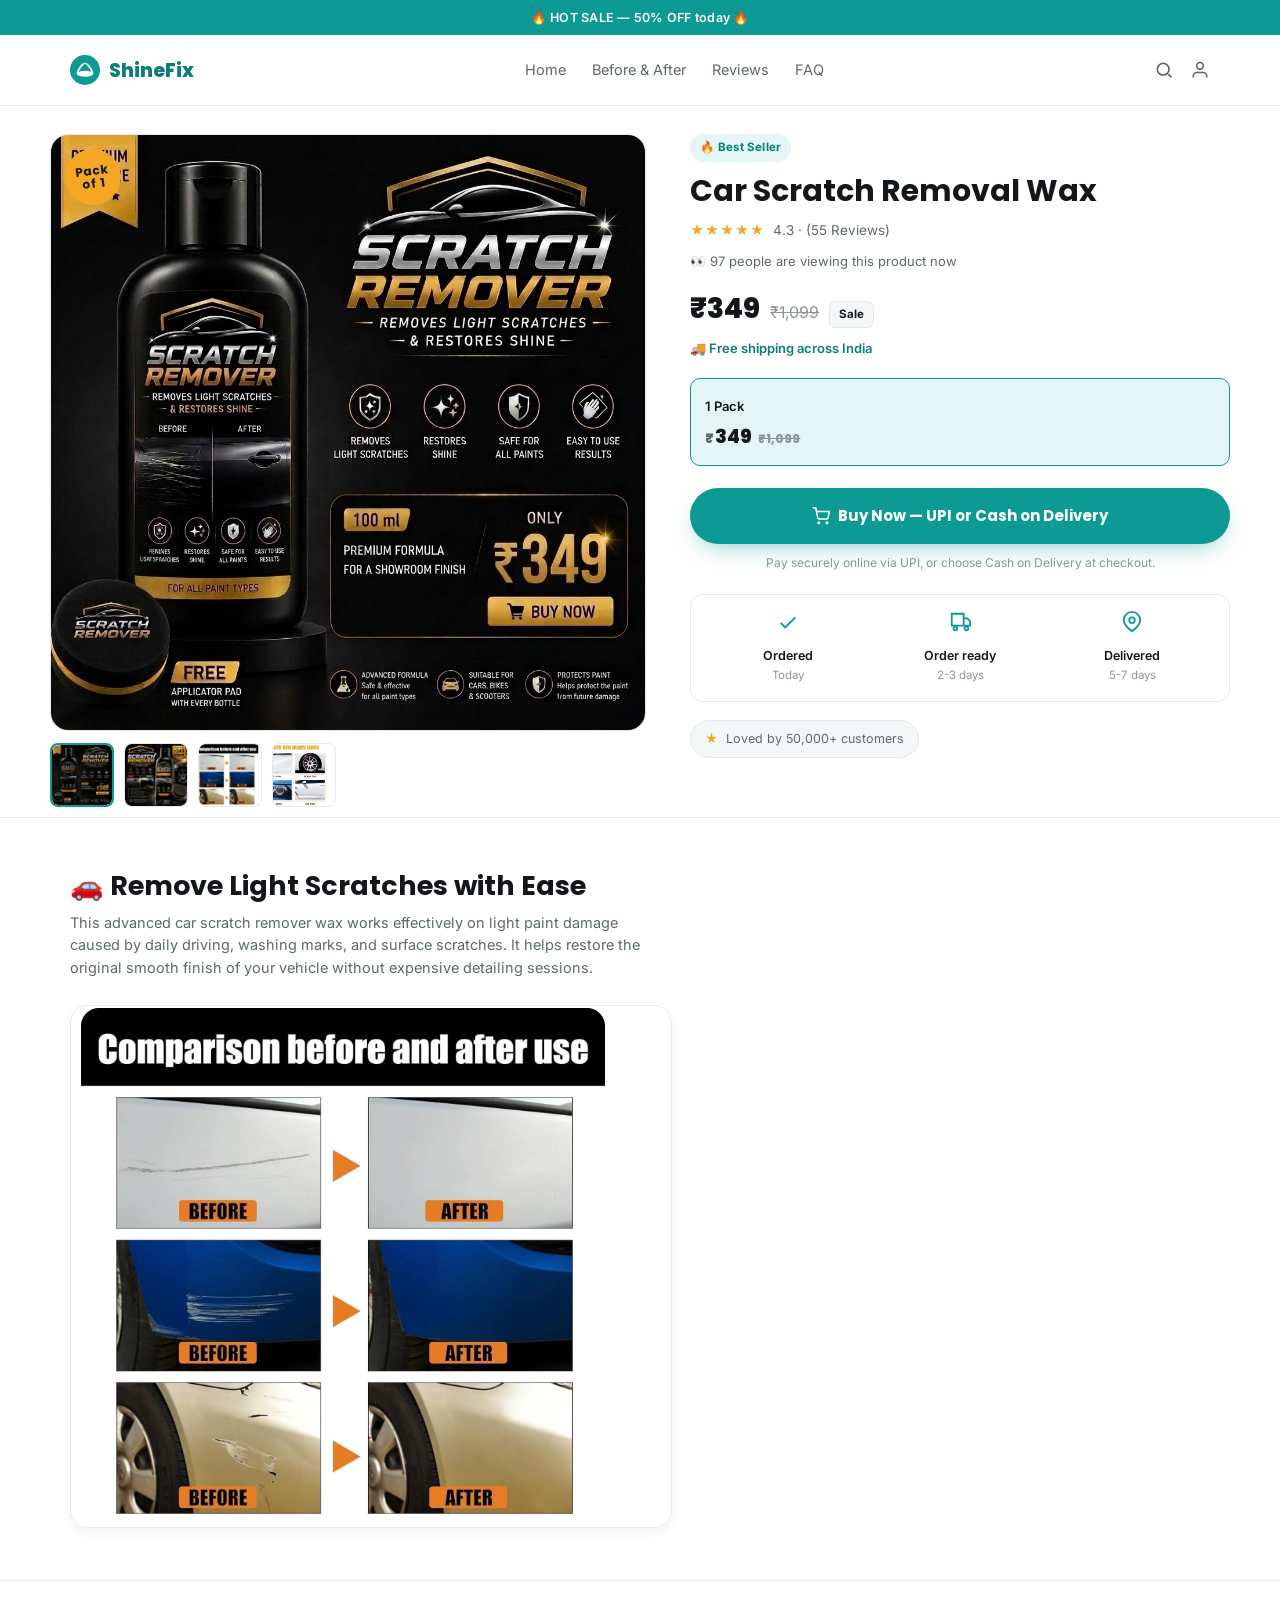
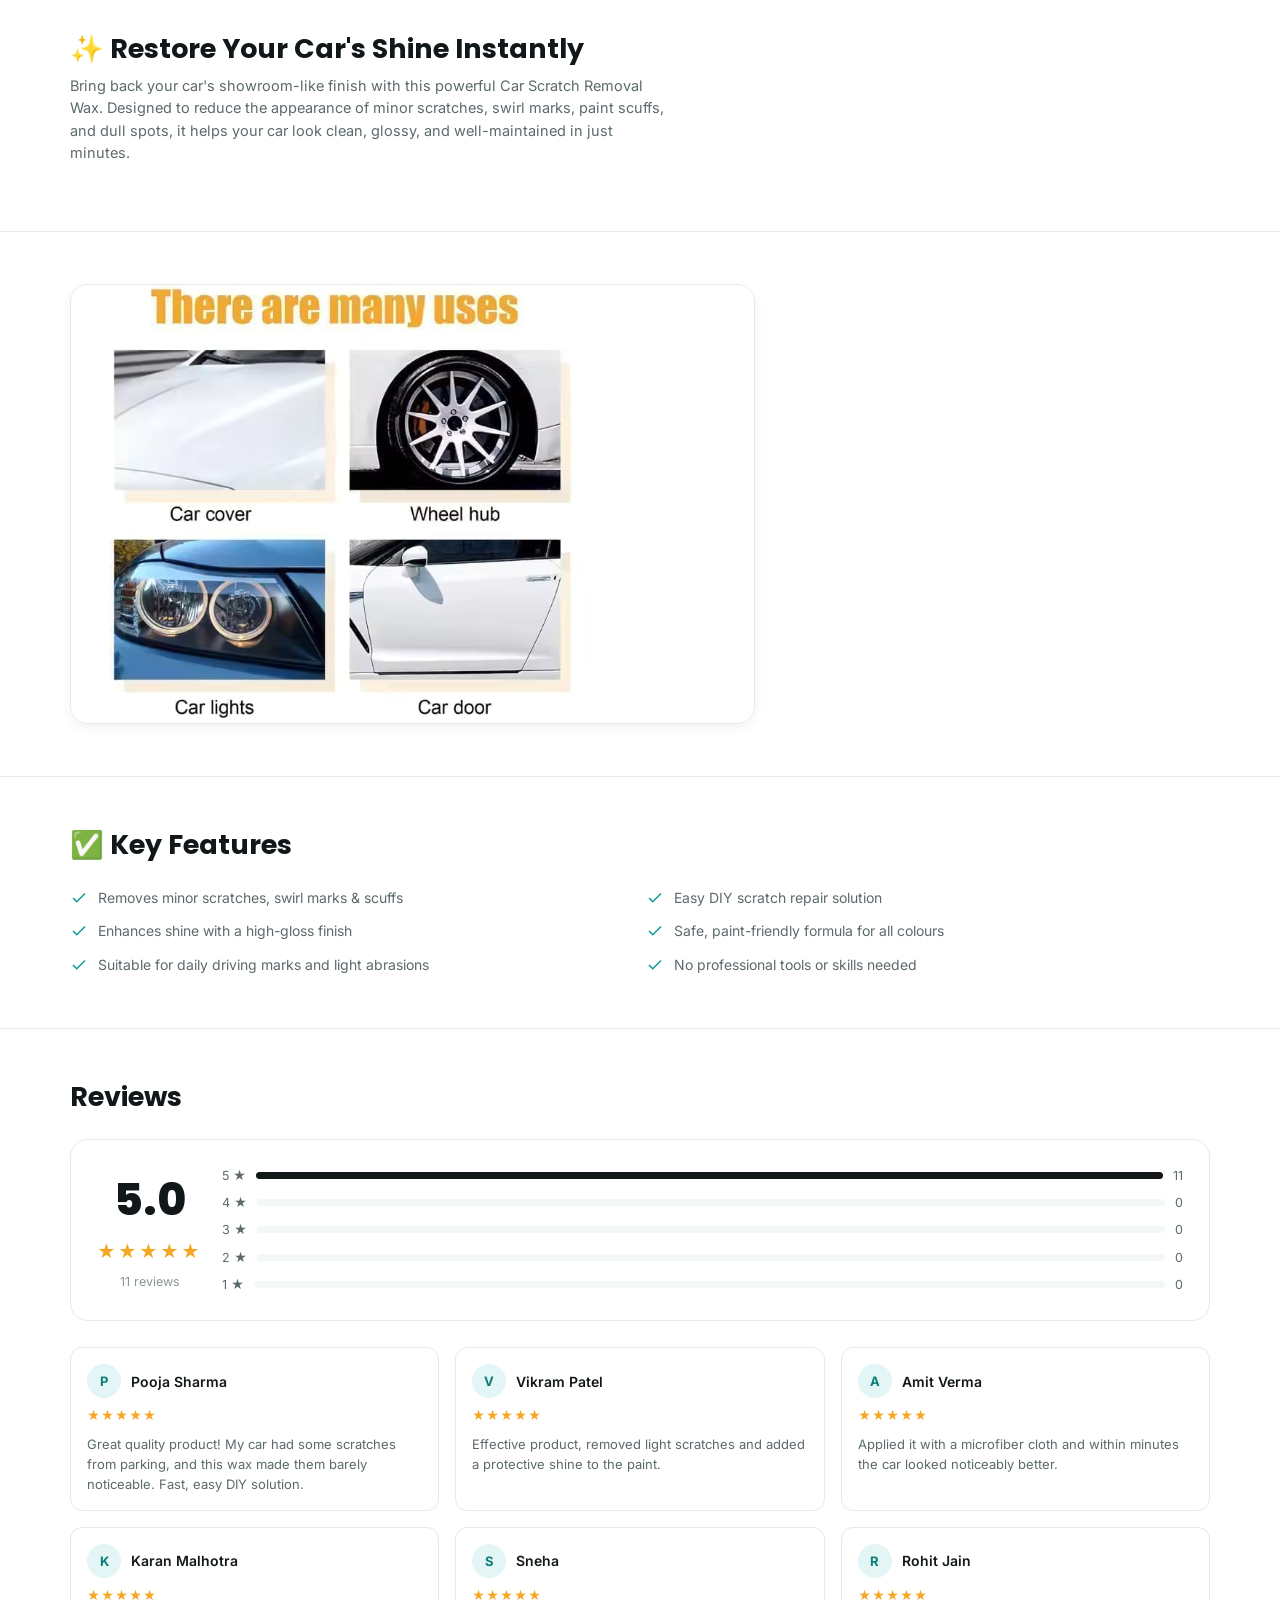
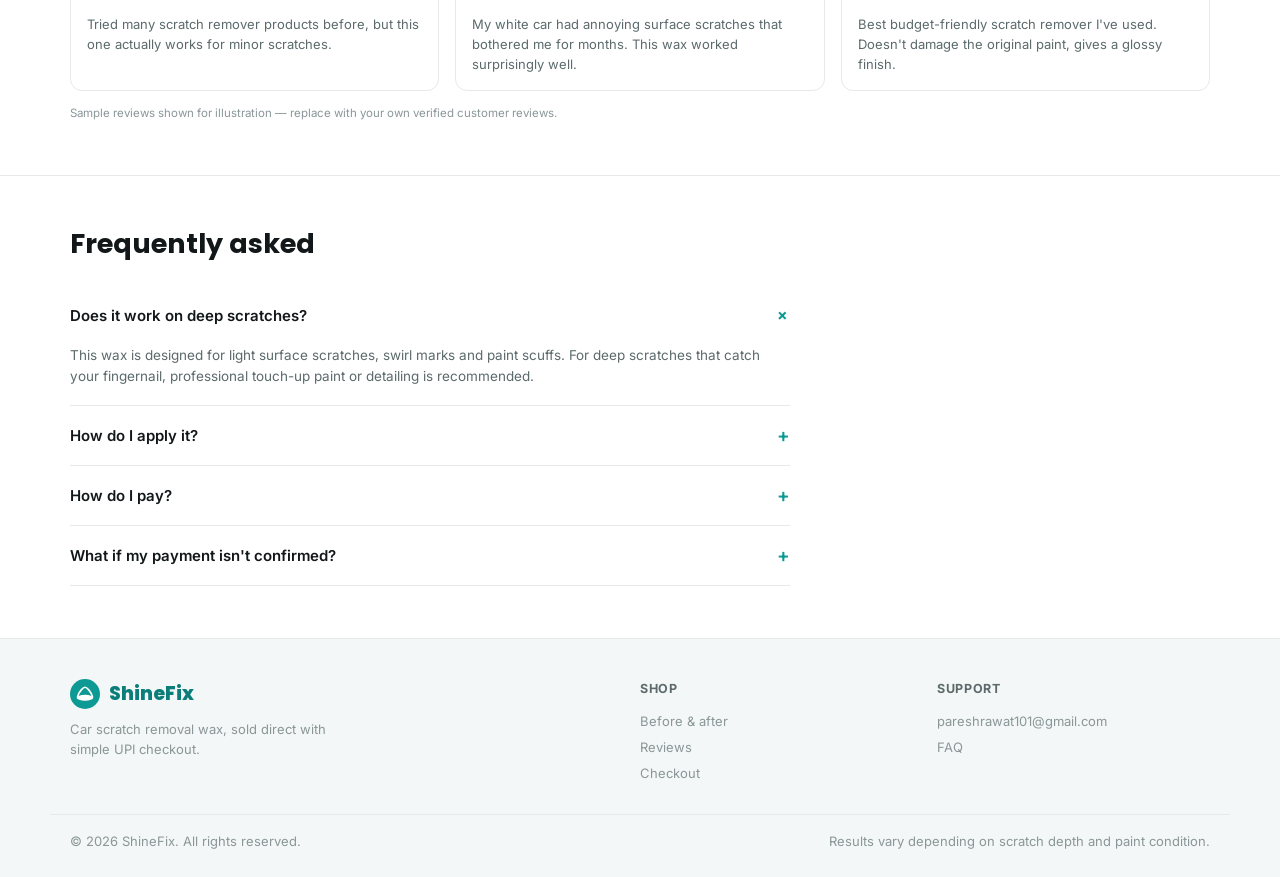
==== commit d4e1c85e: "Add files via upload" ====
--- a/index.html
+++ b/index.html
@@ -66,21 +66,21 @@
     <div class="watching">&#128064; 97 people are viewing this product now</div>
 
     <div class="price-row">
-      <span class="price-now">&#8377;249</span>
+      <span class="price-now">&#8377;349</span>
       <span class="price-was">&#8377;1,099</span>
       <span class="price-sale">Sale</span>
     </div>
     <div class="ship-note">&#128666; Free shipping across India</div>
 
     <div class="pack-grid" style="grid-template-columns: 1fr;">
-      <div class="pack selected" data-amount="249">
+      <div class="pack selected" data-amount="349">
         <span class="name">1 Pack</span>
-        <div class="amt">249<span class="was">&#8377;1,099</span></div>
+        <div class="amt">349<span class="was">&#8377;1,099</span></div>
       </div>
     </div>
 
     <div class="cta-row">
-      <a href="checkout.html?amount=249" id="mainCta" class="btn btn-primary btn-block">
+      <a href="checkout.html?amount=349" id="mainCta" class="btn btn-primary btn-block">
         <svg width="18" height="18" viewBox="0 0 24 24" fill="none" stroke="currentColor" stroke-width="2"><circle cx="9" cy="21" r="1"/><circle cx="20" cy="21" r="1"/><path d="M1 1h4l2.68 13.39a2 2 0 002 1.61h9.72a2 2 0 002-1.61L23 6H6"/></svg>
         Buy Now &mdash; UPI or Cash on Delivery
       </a>
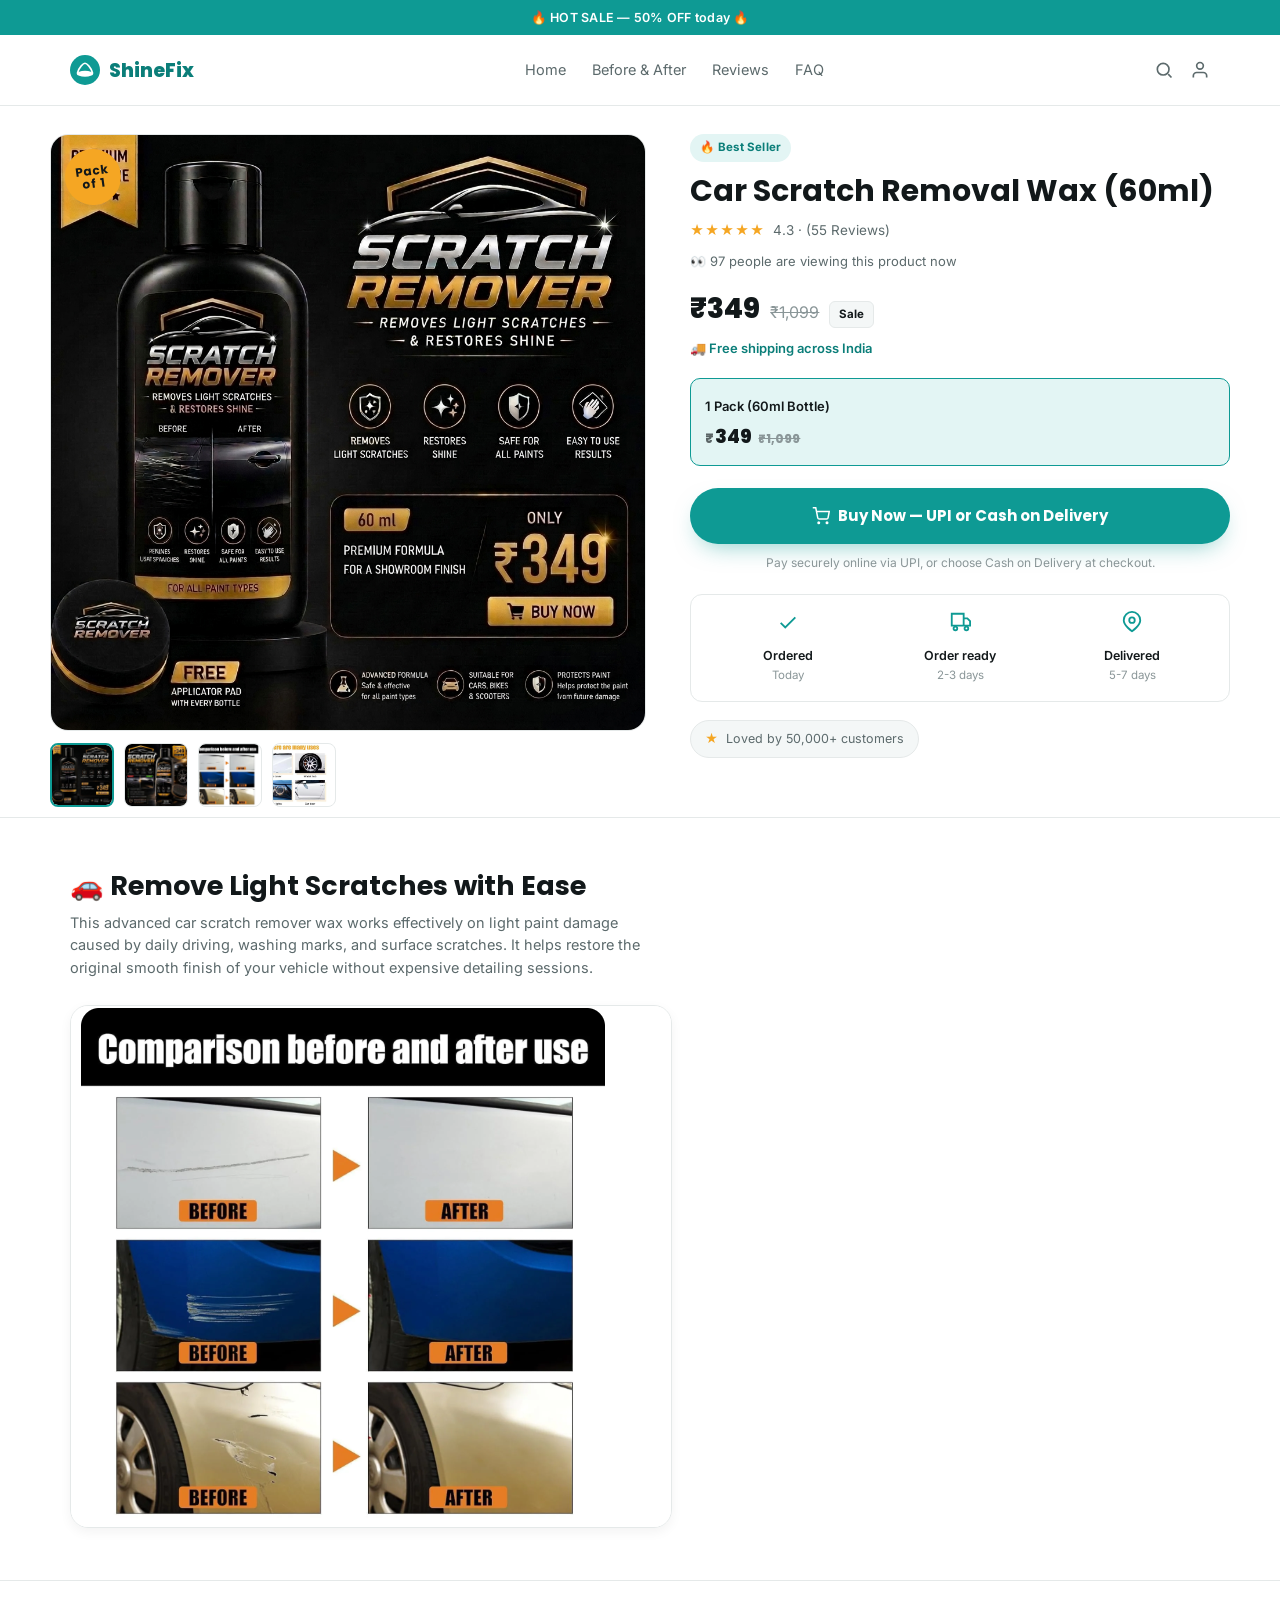
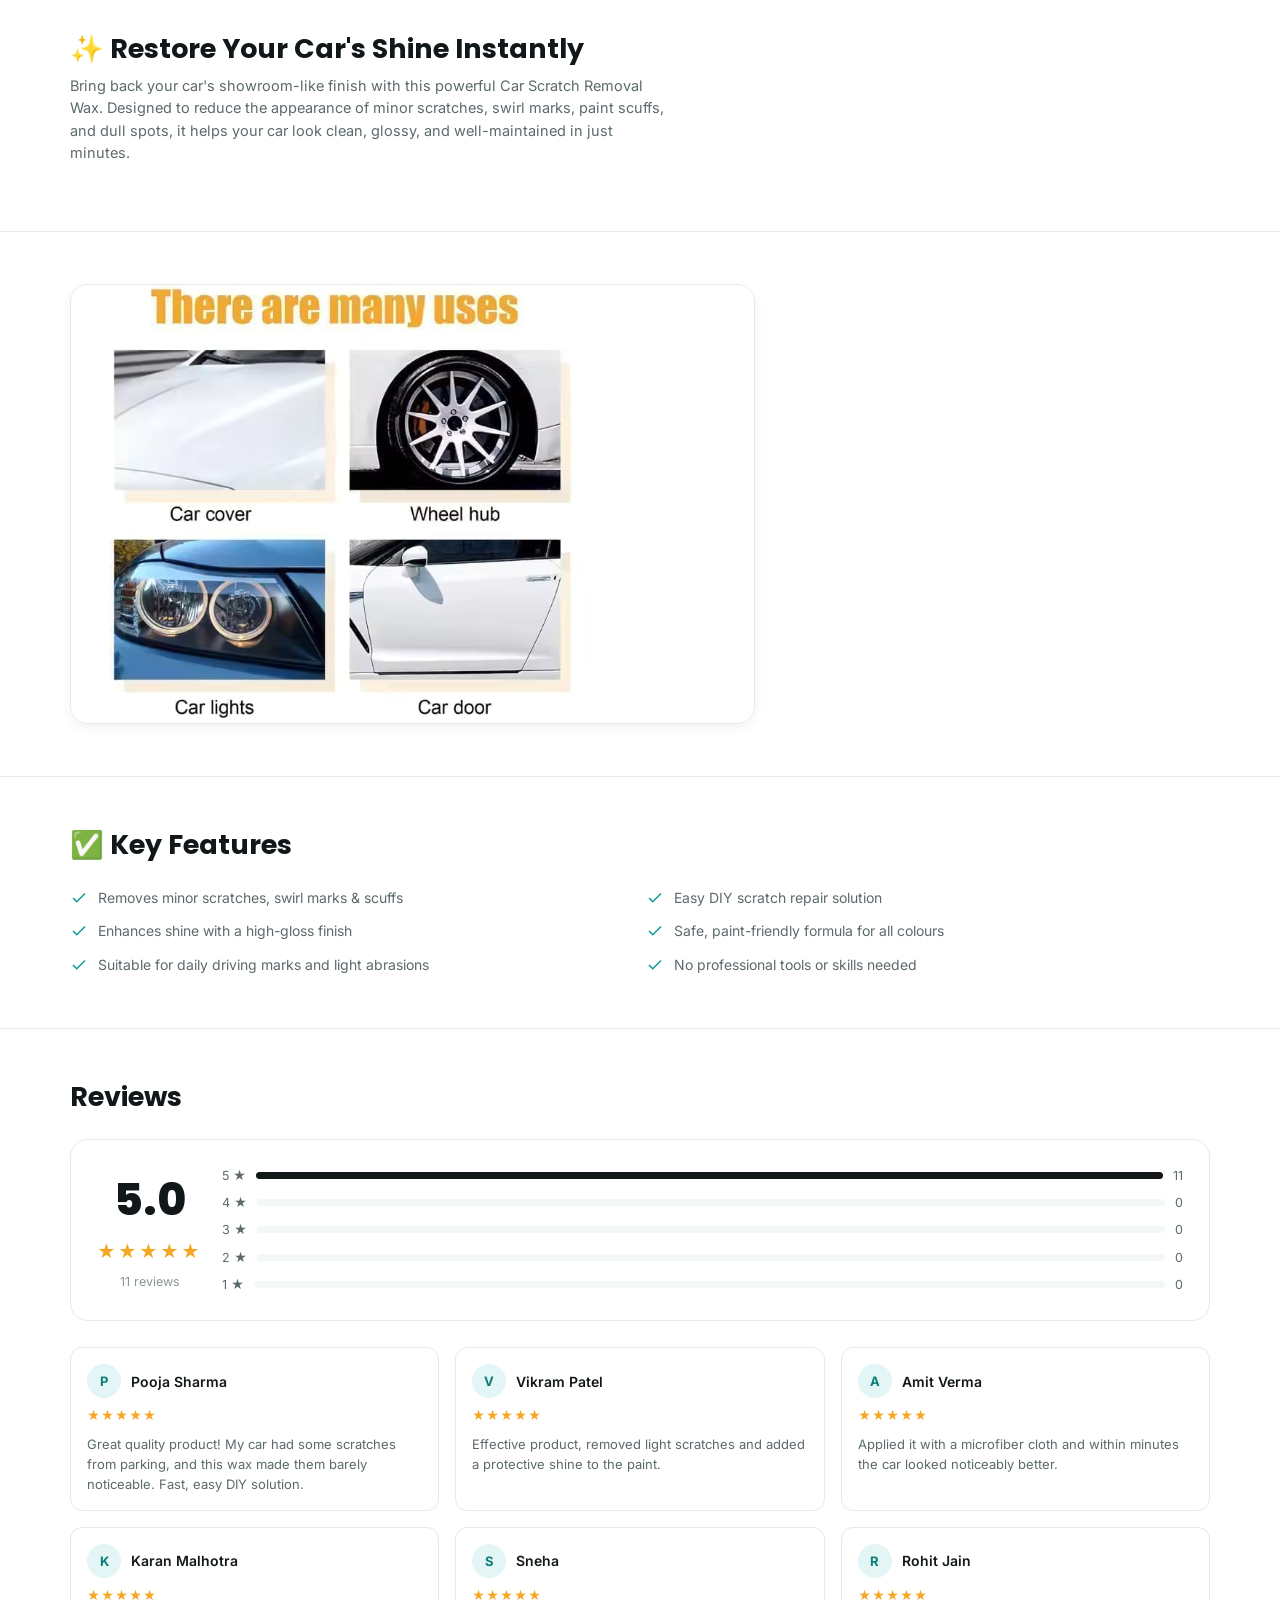
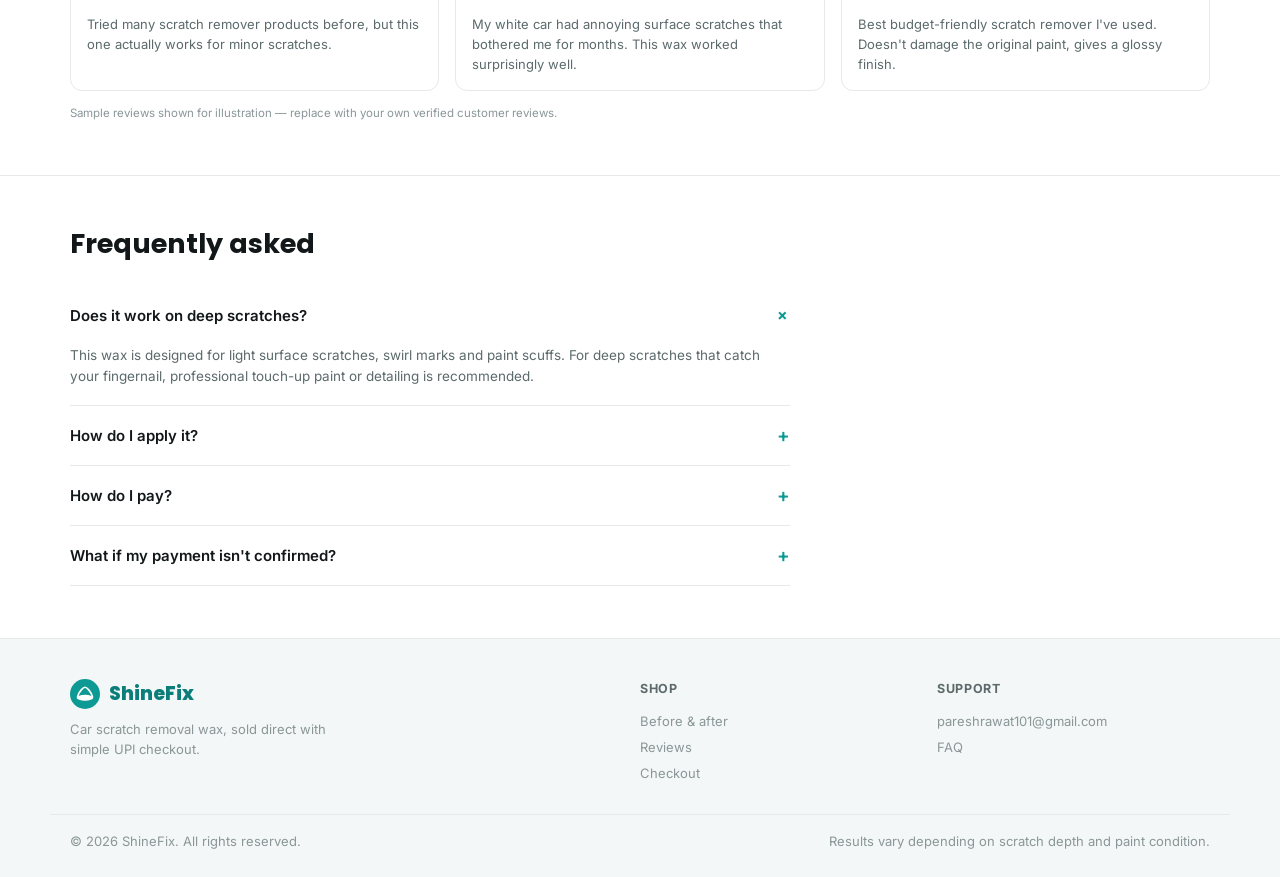
==== commit 6946809c: "Add files via upload" ====
--- a/index.html
+++ b/index.html
@@ -59,7 +59,7 @@
 
   <div>
     <div class="badge-row"><span class="badge">&#128293; Best Seller</span></div>
-    <h1 class="p-title">Car Scratch Removal Wax</h1>
+    <h1 class="p-title">Car Scratch Removal Wax (60ml)</h1>
     <div class="p-rating">
       <span class="stars">&#9733;&#9733;&#9733;&#9733;&#9733;</span> 4.3 &middot; (55 Reviews)
     </div>
@@ -74,7 +74,7 @@
 
     <div class="pack-grid" style="grid-template-columns: 1fr;">
       <div class="pack selected" data-amount="349">
-        <span class="name">1 Pack</span>
+        <span class="name">1 Pack (60ml Bottle)</span>
         <div class="amt">349<span class="was">&#8377;1,099</span></div>
       </div>
     </div>
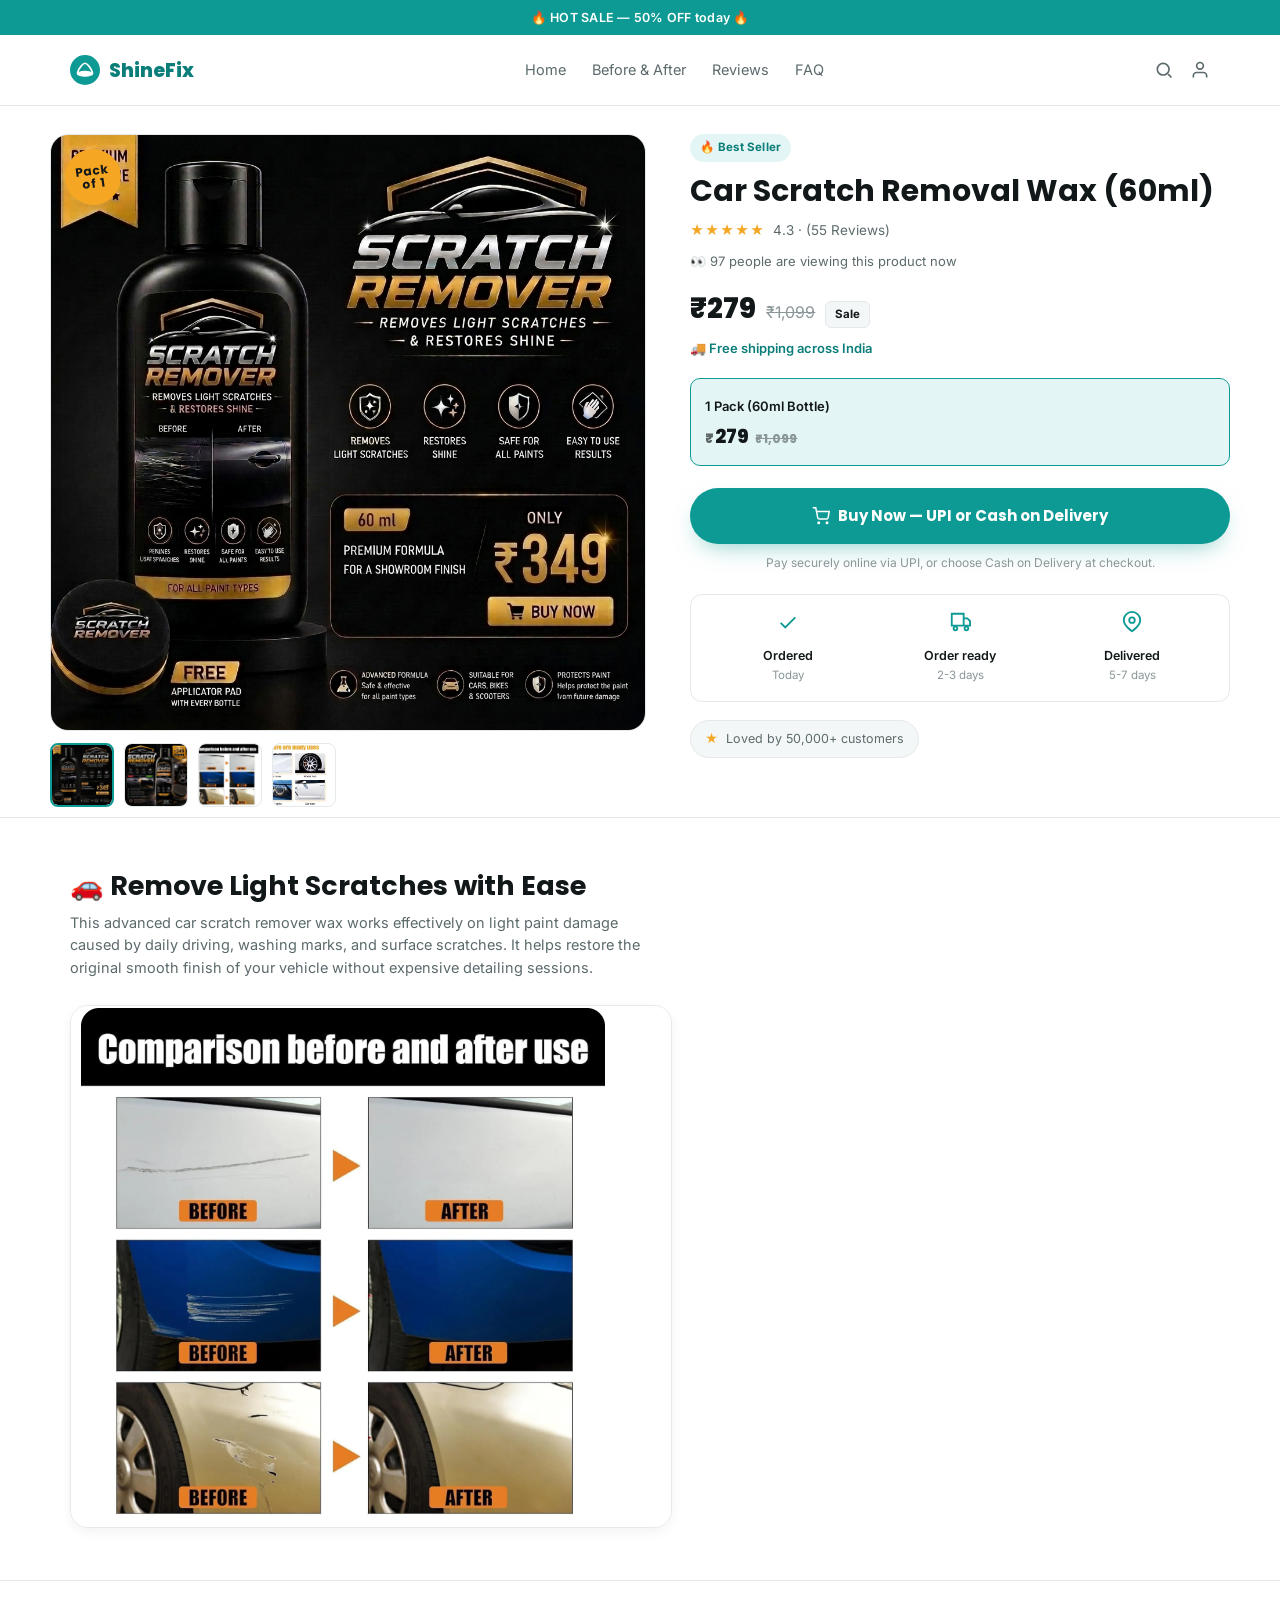
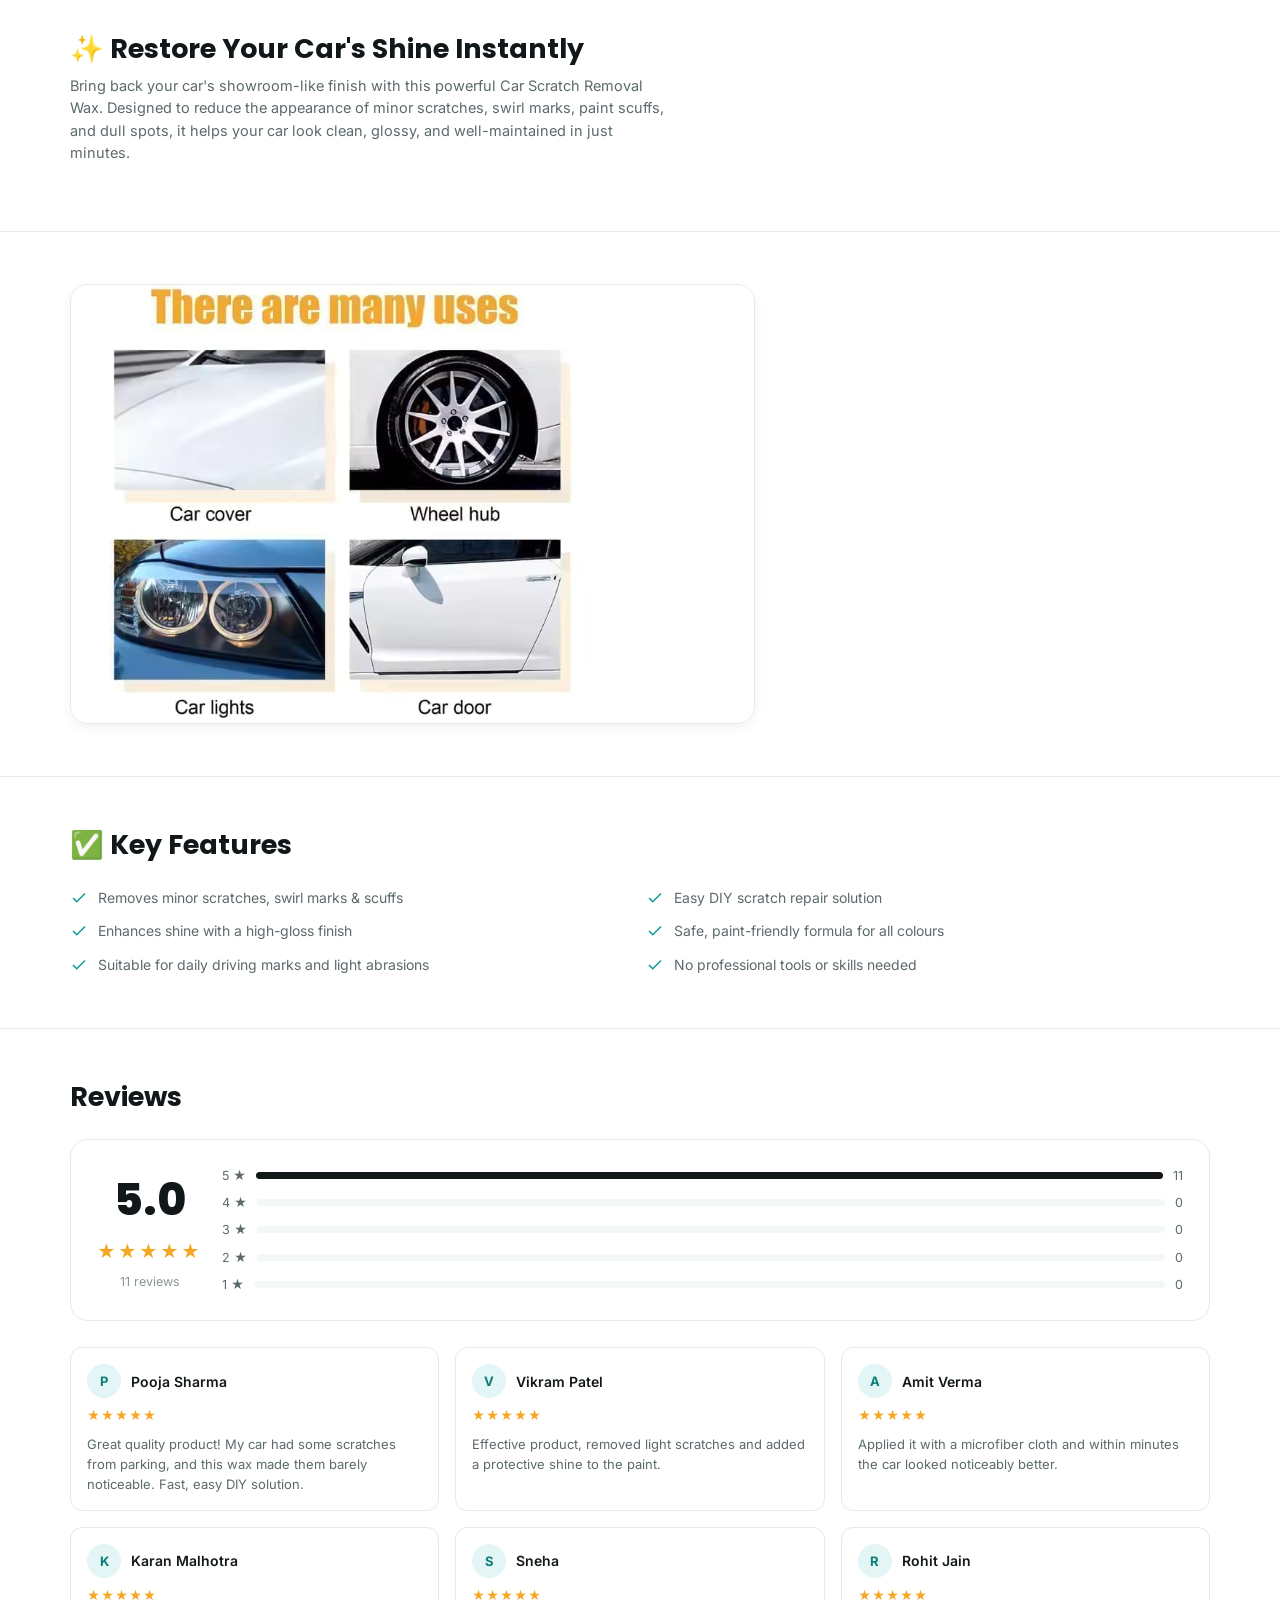
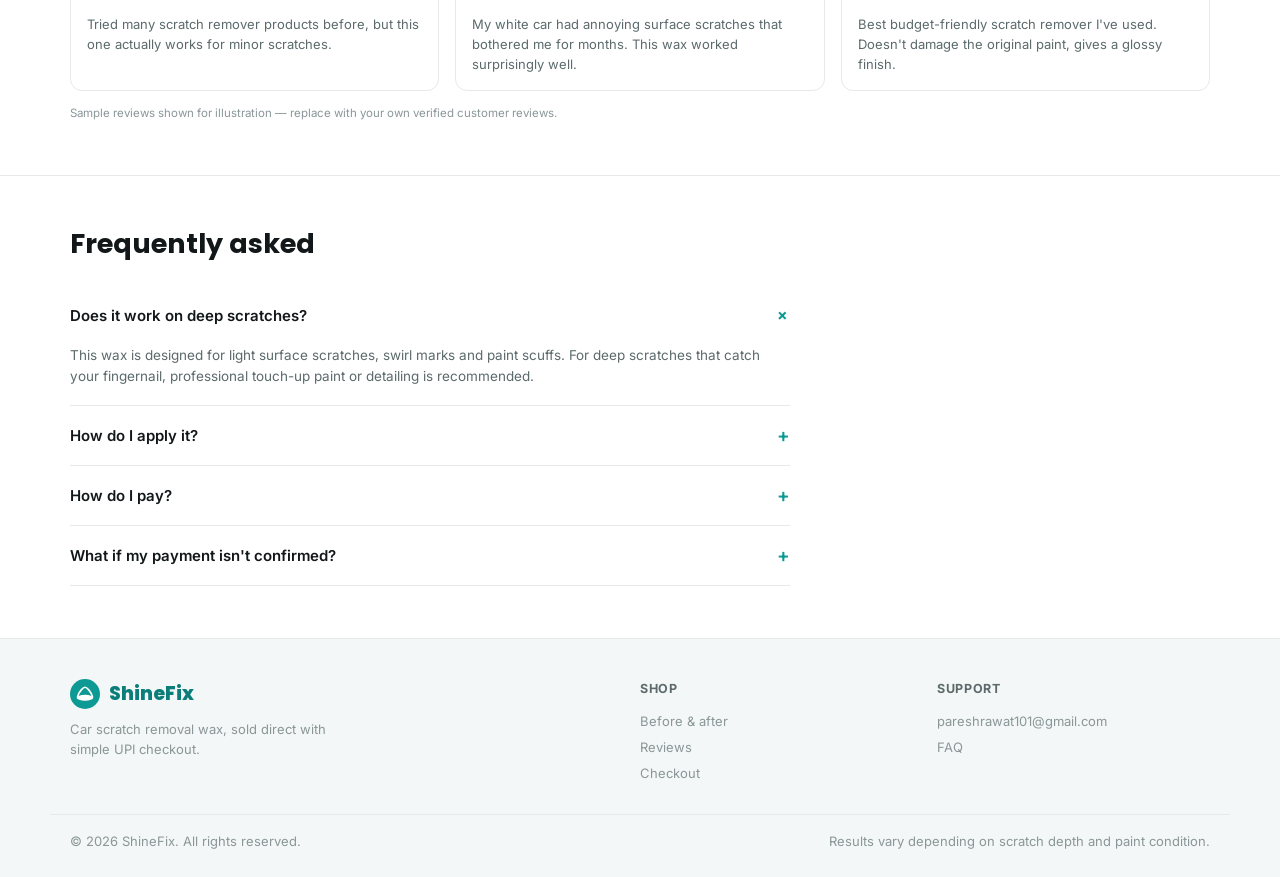
==== commit b8897ace: "Add files via upload" ====
--- a/index.html
+++ b/index.html
@@ -66,21 +66,21 @@
     <div class="watching">&#128064; 97 people are viewing this product now</div>
 
     <div class="price-row">
-      <span class="price-now">&#8377;349</span>
+      <span class="price-now">&#8377;279</span>
       <span class="price-was">&#8377;1,099</span>
       <span class="price-sale">Sale</span>
     </div>
     <div class="ship-note">&#128666; Free shipping across India</div>
 
     <div class="pack-grid" style="grid-template-columns: 1fr;">
-      <div class="pack selected" data-amount="349">
+      <div class="pack selected" data-amount="279">
         <span class="name">1 Pack (60ml Bottle)</span>
-        <div class="amt">349<span class="was">&#8377;1,099</span></div>
+        <div class="amt">279<span class="was">&#8377;1,099</span></div>
       </div>
     </div>
 
     <div class="cta-row">
-      <a href="checkout.html?amount=349" id="mainCta" class="btn btn-primary btn-block">
+      <a href="checkout.html?amount=279" id="mainCta" class="btn btn-primary btn-block">
         <svg width="18" height="18" viewBox="0 0 24 24" fill="none" stroke="currentColor" stroke-width="2"><circle cx="9" cy="21" r="1"/><circle cx="20" cy="21" r="1"/><path d="M1 1h4l2.68 13.39a2 2 0 002 1.61h9.72a2 2 0 002-1.61L23 6H6"/></svg>
         Buy Now &mdash; UPI or Cash on Delivery
       </a>
